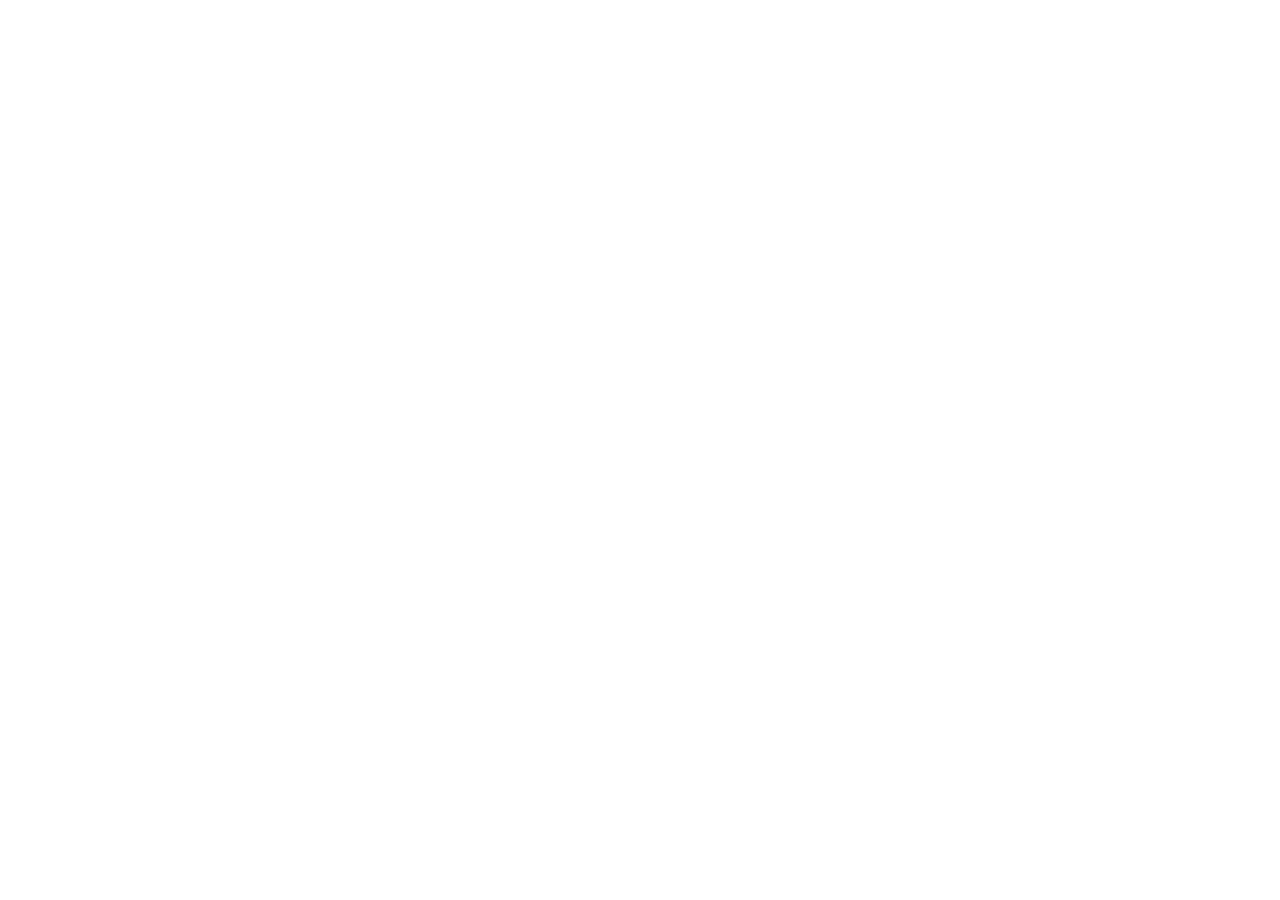
==== index.html @ a305fdbd "index.html" ====
<!DOCTYPE html>
<html lang="uz">
<head>
    <!-- Google tag (gtag.js) -->
    <script async src="https://www.googletagmanager.com/gtag/js?id=G-8K8CZBJ1YT"></script>
    <script>
      window.dataLayer = window.dataLayer || [];
      function gtag(){dataLayer.push(arguments);}
      gtag('js', new Date());
      gtag('config', 'G-8K8CZBJ1YT');
    </script>

    <meta charset="UTF-8">
    <meta name="viewport" content="width=device-width, initial-scale=1.0">
    <meta name="description" content="Topdik.uz — O‘zbekistonning eng qulay uy bozori. Kvartiralar, xonadonlar, ijara uylar, sotiladigan hovlilar va arzon narxdagi takliflarni shu yerda toping.">
    <meta name="keywords" content="topdik, topdik uz, uylar sotiladi, kvartira ijara, kvartira sotiladi, uy bozori, Toshkent uylar, arzon uylar, xonadon, ijara uylar, sotiladigan kvartiralar">

    <title>Topdik.uz — Uy bozori | Kvartira va uylar sotiladi • Ijara • Arzon narxlar</title>

    <script>
  if (location.protocol !== 'https:') {
    location.replace('https://' + location.hostname + location.pathname + location.search);
  }
</script>

    
    
    <style>
        
        * {
            margin: 0;
            padding: 0;
            box-sizing: border-box;
        }

        body {
            font-family: -apple-system, BlinkMacSystemFont, 'Segoe UI', Roboto, 'Helvetica Neue', Arial, sans-serif;
            background: #F8F9FA;
            color: #2C3E50;
        }

        /* Navigation */
        .navbar {
            background: white;
            padding: 16px 0;
            box-shadow: 0 2px 8px rgba(0, 0, 0, 0.06);
            position: sticky;
            top: 0;
            z-index: 100;
        }

        .nav-container {
            max-width: 1280px;
            margin: 0 auto;
            padding: 0 24px;
            display: flex;
            align-items: center;
            gap: 32px;
        }

        .logo {
            font-size: 24px;
            font-weight: 700;
            color: #1E63C7;
            text-decoration: none;
            white-space: nowrap;
        }

        .search-bar {
            flex: 1;
            max-width: 600px;
            position: relative;
        }

        .search-bar input {
            width: 100%;
            padding: 12px 48px 12px 20px;
            border: 2px solid #E8EDF2;
            border-radius: 12px;
            font-size: 15px;
            transition: all 0.2s;
        }

        .search-bar input:focus {
            outline: none;
            border-color: #1E63C7;
        }

        .search-icon {
            position: absolute;
            right: 16px;
            top: 50%;
            transform: translateY(-50%);
            color: #1E63C7;
        }

        .nav-actions {
            display: flex;
            align-items: center;
            gap: 20px;
        }

        .lang-switch {
            display: flex;
            gap: 4px;
            background: #F0F4F8;
            padding: 6px;
            border-radius: 10px;
        }

        .lang-btn {
            padding: 6px 12px;
            border: none;
            background: transparent;
            border-radius: 8px;
            cursor: pointer;
            font-size: 13px;
            font-weight: 500;
            color: #64748B;
            transition: all 0.2s;
        }

        .lang-btn.active {
            background: white;
            color: #1E63C7;
            box-shadow: 0 2px 4px rgba(0, 0, 0, 0.08);
        }

        .btn-login {
            padding: 10px 20px;
            border: 2px solid #1E63C7;
            background: white;
            color: #1E63C7;
            border-radius: 10px;
            font-weight: 600;
            cursor: pointer;
            transition: all 0.2s;
        }

        .btn-login:hover {
            background: #1E63C7;
            color: white;
        }

        .cart-icon {
            width: 20px;
            height: 20px;
            color: #64748B;
            cursor: pointer;
        }

        /* Hero Section */
        .hero {
            background: linear-gradient(135deg, #1E63C7 0%, #2C7FE8 100%);
            padding: 80px 24px;
            text-align: center;
            color: white;
        }

        .hero-content {
            max-width: 800px;
            margin: 0 auto;
        }

        .hero h1 {
            font-size: 48px;
            margin-bottom: 32px;
            font-weight: 700;
        }

        .hero-search {
            position: relative;
            max-width: 600px;
            margin: 0 auto;
        }

        .hero-search input {
            width: 100%;
            padding: 18px 60px 18px 24px;
            border: none;
            border-radius: 16px;
            font-size: 16px;
            box-shadow: 0 8px 24px rgba(0, 0, 0, 0.15);
        }

        .hero-search button {
            position: absolute;
            right: 8px;
            top: 50%;
            transform: translateY(-50%);
            padding: 12px 24px;
            background: #1E63C7;
            color: white;
            border: none;
            border-radius: 12px;
            font-weight: 600;
            cursor: pointer;
        }

        /* Container */
        .container {
            max-width: 1280px;
            margin: 0 auto;
            padding: 0 24px;
        }

        /* Categories Section */
        .section {
            padding: 60px 0;
        }

        .section-header {
            display: flex;
            justify-content: space-between;
            align-items: center;
            margin-bottom: 32px;
        }

        .section-title {
            font-size: 32px;
            font-weight: 700;
            color: #2C3E50;
        }

        .categories-grid {
            display: grid;
            grid-template-columns: repeat(auto-fit, minmax(180px, 1fr));
            gap: 20px;
        }

        .category-card {
            background: white;
            padding: 32px 24px;
            border-radius: 16px;
            text-align: center;
            cursor: pointer;
            transition: all 0.3s;
            box-shadow: 0 2px 8px rgba(0, 0, 0, 0.06);
        }

        .category-card:hover {
            transform: translateY(-4px);
            box-shadow: 0 8px 20px rgba(0, 0, 0, 0.12);
        }

        .category-icon {
            width: 64px;
            height: 64px;
            margin: 0 auto 16px;
            border-radius: 16px;
            display: flex;
            align-items: center;
            justify-content: center;
            font-size: 32px;
        }

        .cat-electronics { background: #FFF4E6; color: #FF8C00; }
        .cat-fashion { background: #FFE6E6; color: #E74C3C; }
        .cat-home { background: #E6F7E6; color: #27AE60; }
        .cat-beauty { background: #FFE6F0; color: #E91E63; }
        .cat-kids { background: #E6F2FF; color: #2196F3; }
        .cat-sports { background: #E0F7FA; color: #00BCD4; }

        .category-name {
            font-size: 16px;
            font-weight: 600;
            color: #2C3E50;
        }

        /* Daily Offers */
        .offers-grid {
            display: grid;
            grid-template-columns: repeat(auto-fill, minmax(240px, 1fr));
            gap: 20px;
        }

        .offer-card {
            background: white;
            border-radius: 16px;
            padding: 24px;
            text-align: center;
            cursor: pointer;
            transition: all 0.3s;
            box-shadow: 0 2px 8px rgba(0, 0, 0, 0.06);
        }

        .offer-card:hover {
            transform: translateY(-4px);
            box-shadow: 0 8px 20px rgba(0, 0, 0, 0.12);
        }

        .offer-icon {
            width: 80px;
            height: 80px;
            margin: 0 auto 16px;
            background: #F0F4F8;
            border-radius: 16px;
            display: flex;
            align-items: center;
            justify-content: center;
            font-size: 40px;
        }

        .offer-title {
            font-size: 16px;
            font-weight: 600;
            color: #2C3E50;
            margin-bottom: 8px;
        }

        .offer-price {
            font-size: 18px;
            font-weight: 700;
            color: #1E63C7;
        }

        /* Product Grid */
        .product-grid {
            display: grid;
            grid-template-columns: repeat(auto-fill, minmax(280px, 1fr));
            gap: 24px;
        }

        .product-card {
            background: white;
            border-radius: 16px;
            overflow: hidden;
            cursor: pointer;
            transition: all 0.3s;
            box-shadow: 0 2px 8px rgba(0, 0, 0, 0.06);
        }

        .product-card:hover {
            transform: translateY(-4px);
            box-shadow: 0 8px 20px rgba(0, 0, 0, 0.12);
        }

        .product-image {
            width: 100%;
            height: 220px;
            background: #F0F4F8;
            display: flex;
            align-items: center;
            justify-content: center;
            font-size: 48px;
        }

        .product-info {
            padding: 20px;
        }

        .product-title {
            font-size: 16px;
            font-weight: 600;
            color: #2C3E50;
            margin-bottom: 8px;
        }

        .product-price {
            font-size: 20px;
            font-weight: 700;
            color: #1E63C7;
            margin-bottom: 12px;
        }

        .product-meta {
            display: flex;
            gap: 12px;
            font-size: 13px;
            color: #64748B;
        }

        /* Filters Sidebar */
        .listing-layout {
            display: grid;
            grid-template-columns: 280px 1fr;
            gap: 32px;
            margin-top: 32px;
        }

        .filters {
            background: white;
            border-radius: 16px;
            padding: 24px;
            box-shadow: 0 2px 8px rgba(0, 0, 0, 0.06);
            height: fit-content;
            position: sticky;
            top: 100px;
        }

        .filter-group {
            margin-bottom: 24px;
        }

        .filter-title {
            font-size: 16px;
            font-weight: 600;
            color: #2C3E50;
            margin-bottom: 12px;
        }

        .filter-options label {
            display: block;
            padding: 8px 0;
            cursor: pointer;
            color: #64748B;
            font-size: 14px;
        }

        .filter-options input[type="checkbox"] {
            margin-right: 8px;
        }

        .price-range {
            display: flex;
            gap: 12px;
            align-items: center;
        }

        .price-input {
            flex: 1;
            padding: 10px;
            border: 2px solid #E8EDF2;
            border-radius: 10px;
            font-size: 14px;
        }

        /* Buttons */
        .btn-primary {
            padding: 14px 32px;
            background: #1E63C7;
            color: white;
            border: none;
            border-radius: 12px;
            font-weight: 600;
            font-size: 16px;
            cursor: pointer;
            transition: all 0.2s;
        }

        .btn-primary:hover {
            background: #1552AB;
        }

        .btn-secondary {
            padding: 14px 32px;
            background: white;
            color: #1E63C7;
            border: 2px solid #1E63C7;
            border-radius: 12px;
            font-weight: 600;
            font-size: 16px;
            cursor: pointer;
            transition: all 0.2s;
        }

        /* Modal */
        .modal {
            display: none;
            position: fixed;
            top: 0;
            left: 0;
            width: 100%;
            height: 100%;
            background: rgba(0, 0, 0, 0.5);
            z-index: 1000;
            align-items: center;
            justify-content: center;
        }

        .modal.active {
            display: flex;
        }

        .modal-content {
            background: white;
            border-radius: 20px;
            padding: 40px;
            max-width: 480px;
            width: 90%;
            max-height: 90vh;
            overflow-y: auto;
        }

        .modal-header {
            font-size: 24px;
            font-weight: 700;
            margin-bottom: 24px;
            color: #2C3E50;
        }

        .form-group {
            margin-bottom: 20px;
        }

        .form-label {
            display: block;
            font-size: 14px;
            font-weight: 600;
            color: #2C3E50;
            margin-bottom: 8px;
        }

        .form-input {
            width: 100%;
            padding: 12px 16px;
            border: 2px solid #E8EDF2;
            border-radius: 10px;
            font-size: 15px;
            transition: all 0.2s;
        }

        .form-input:focus {
            outline: none;
            border-color: #1E63C7;
        }

        textarea.form-input {
            min-height: 120px;
            resize: vertical;
        }

        /* Footer */
        .footer {
            background: #2C3E50;
            color: white;
            padding: 60px 0 24px;
            margin-top: 80px;
        }

        .footer-content {
            display: grid;
            grid-template-columns: repeat(auto-fit, minmax(200px, 1fr));
            gap: 40px;
            margin-bottom: 40px;
        }

        .footer-section h3 {
            font-size: 18px;
            margin-bottom: 16px;
        }

        .footer-section a {
            display: block;
            color: #B0BEC5;
            text-decoration: none;
            margin-bottom: 8px;
            font-size: 14px;
        }

        .footer-bottom {
            text-align: center;
            padding-top: 24px;
            border-top: 1px solid #455A64;
            color: #B0BEC5;
            font-size: 14px;
        }

        /* Post Ad Button */
        .post-ad-btn {
            position: fixed;
            bottom: 32px;
            right: 32px;
            padding: 16px 32px;
            background: #27AE60;
            color: white;
            border: none;
            border-radius: 50px;
            font-weight: 700;
            font-size: 16px;
            cursor: pointer;
            box-shadow: 0 8px 24px rgba(39, 174, 96, 0.4);
            transition: all 0.2s;
            z-index: 99;
        }

        .post-ad-btn:hover {
            transform: scale(1.05);
            box-shadow: 0 12px 32px rgba(39, 174, 96, 0.5);
        }

        .upload-box {
            border: 2px dashed #E8EDF2;
            border-radius: 12px;
            padding: 40px;
            text-align: center;
            cursor: pointer;
            transition: all 0.2s;
        }

        .upload-box:hover {
            border-color: #1E63C7;
            background: #F8FBFF;
        }

        .view-toggle {
            display: flex;
            gap: 8px;
        }

        .view-btn {
            padding: 8px 12px;
            border: 2px solid #E8EDF2;
            background: white;
            border-radius: 8px;
            cursor: pointer;
            color: #64748B;
        }

        .view-btn.active {
            border-color: #1E63C7;
            color: #1E63C7;
        }
    </style>
</head>
<body>
    <!-- Navigation -->
    <nav class="navbar">
        <div class="nav-container">
            <a href="#" class="logo">TOPDIK.UZ</a>
            <div class="search-bar">
                <input type="text" placeholder="Nimani izlayapsiz?">
                <svg class="search-icon" width="20" height="20" viewBox="0 0 24 24" fill="none" stroke="currentColor" stroke-width="2">
                    <circle cx="11" cy="11" r="8"/>
                    <path d="m21 21-4.35-4.35"/>
                </svg>
            </div>
            <div class="nav-actions">
                <div class="lang-switch">
                    <button class="lang-btn active">UZ</button>
                    <button class="lang-btn">RU</button>
                </div>
                <button class="btn-login" onclick="openModal('loginModal')">Kirish</button>
                <svg class="cart-icon" viewBox="0 0 24 24" fill="none" stroke="currentColor" stroke-width="2">
                    <circle cx="9" cy="21" r="1"/>
                    <circle cx="20" cy="21" r="1"/>
                    <path d="M1 1h4l2.68 13.39a2 2 0 0 0 2 1.61h9.72a2 2 0 0 0 2-1.61L23 6H6"/>
                </svg>
            </div>
        </div>
    </nav>

    <!-- Hero Section -->
    <section class="hero">
        <div class="hero-content">
            <h1>Eng yaxshi takliflarni toping</h1>
            <div class="hero-search">
                <input type="text" placeholder="Mahsulotlar, xizmatlar, transport...">
                <button>Qidirish</button>
            </div>
        </div>
    </section>

    <!-- Categories Section -->
    <section class="section">
        <div class="container">
            <div class="section-header">
                <h2 class="section-title">Kategoriyalar</h2>
            </div>
            <div class="categories-grid">
                <div class="category-card">
                    <div class="category-icon cat-electronics">💻</div>
                    <div class="category-name">Elektronika</div>
                </div>
                <div class="category-card">
                    <div class="category-icon cat-fashion">👕</div>
                    <div class="category-name">Kiyim-kechak</div>
                </div>
                <div class="category-card">
                    <div class="category-icon cat-home">🏠</div>
                    <div class="category-name">Uy va bog'</div>
                </div>
                <div class="category-card">
                    <div class="category-icon cat-beauty">💄</div>
                    <div class="category-name">Sog'liq va go'zallik</div>
                </div>
                <div class="category-card">
                    <div class="category-icon cat-kids">🧸</div>
                    <div class="category-name">Bola va bolalar</div>
                </div>
                <div class="category-card">
                    <div class="category-icon cat-sports">⚽</div>
                    <div class="category-name">Sport va dam olish</div>
                </div>
            </div>
        </div>
    </section>

    <!-- Daily Offers -->
    <section class="section" style="background: white;">
        <div class="container">
            <div class="section-header">
                <h2 class="section-title">Kunlik takliflar</h2>
                <div class="view-toggle">
                    <button class="view-btn active">
                        <svg width="20" height="20" viewBox="0 0 24 24" fill="none" stroke="currentColor" stroke-width="2">
                            <rect x="3" y="3" width="7" height="7"/>
                            <rect x="14" y="3" width="7" height="7"/>
                            <rect x="14" y="14" width="7" height="7"/>
                            <rect x="3" y="14" width="7" height="7"/>
                        </svg>
                    </button>
                    <button class="view-btn">
                        <svg width="20" height="20" viewBox="0 0 24 24" fill="none" stroke="currentColor" stroke-width="2">
                            <line x1="8" y1="6" x2="21" y2="6"/>
                            <line x1="8" y1="12" x2="21" y2="12"/>
                            <line x1="8" y1="18" x2="21" y2="18"/>
                            <line x1="3" y1="6" x2="3.01" y2="6"/>
                            <line x1="3" y1="12" x2="3.01" y2="12"/>
                            <line x1="3" y1="18" x2="3.01" y2="18"/>
                        </svg>
                    </button>
                </div>
            </div>
            <div class="offers-grid">
                <div class="offer-card">
                    <div class="offer-icon">💻</div>
                    <div class="offer-title">Laptop HP</div>
                    <div class="offer-price">4 500 000 so'm</div>
                </div>
                <div class="offer-card">
                    <div class="offer-icon">👟</div>
                    <div class="offer-title">Krossovka Nike</div>
                    <div class="offer-price">850 000 so'm</div>
                </div>
                <div class="offer-card">
                    <div class="offer-icon">📱</div>
                    <div class="offer-title">iPhone 15 Pro</div>
                    <div class="offer-price">12 000 000 so'm</div>
                </div>
                <div class="offer-card">
                    <div class="offer-icon">🎧</div>
                    <div class="offer-title">AirPods Pro</div>
                    <div class="offer-price">1 200 000 so'm</div>
                </div>
            </div>
        </div>
    </section>

    <!-- Product Listing -->
    <section class="section">
        <div class="container">
            <h2 class="section-title">Barcha e'lonlar</h2>
            <div class="listing-layout">
                <aside class="filters">
                    <div class="filter-group">
                        <div class="filter-title">Kategoriya</div>
                        <div class="filter-options">
                            <label><input type="checkbox"> Elektronika</label>
                            <label><input type="checkbox"> Kiyim-kechak</label>
                            <label><input type="checkbox"> Uy va bog'</label>
                            <label><input type="checkbox"> Transport</label>
                        </div>
                    </div>
                    <div class="filter-group">
                        <div class="filter-title">Narx oralig'i</div>
                        <div class="price-range">
                            <input type="number" class="price-input" placeholder="dan">
                            <span>-</span>
                            <input type="number" class="price-input" placeholder="gacha">
                        </div>
                    </div>
                    <div class="filter-group">
                        <div class="filter-title">Holati</div>
                        <div class="filter-options">
                            <label><input type="checkbox"> Yangi</label>
                            <label><input type="checkbox"> Ishlatilgan</label>
                        </div>
                    </div>
                    <div class="filter-group">
                        <div class="filter-title">Joylashuv</div>
                        <div class="filter-options">
                            <label><input type="checkbox"> Toshkent</label>
                            <label><input type="checkbox"> Samarqand</label>
                            <label><input type="checkbox"> Buxoro</label>
                        </div>
                    </div>
                    <button class="btn-primary" style="width: 100%;">Filtrlash</button>
                </aside>

                <div class="product-grid">
                    <div class="product-card">
                        <div class="product-image">💻</div>
                        <div class="product-info">
                            <div class="product-title">MacBook Pro 16" 2023</div>
                            <div class="product-price">18 500 000 so'm</div>
                            <div class="product-meta">
                                <span>📍 Toshkent</span>
                                <span>🕒 2 soat oldin</span>
                            </div>
                        </div>
                    </div>
                    <div class="product-card">
                        <div class="product-image">🚗</div>
                        <div class="product-info">
                            <div class="product-title">Chevrolet Lacetti 2018</div>
                            <div class="product-price">75 000 000 so'm</div>
                            <div class="product-meta">
                                <span>📍 Samarqand</span>
                                <span>🕒 5 soat oldin</span>
                            </div>
                        </div>
                    </div>
                    <div class="product-card">
                        <div class="product-image">📱</div>
                        <div class="product-info">
                            <div class="product-title">Samsung Galaxy S24 Ultra</div>
                            <div class="product-price">14 200 000 so'm</div>
                            <div class="product-meta">
                                <span>📍 Toshkent</span>
                                <span>🕒 1 kun oldin</span>
                            </div>
                        </div>
                    </div>
                    <div class="product-card">
                        <div class="product-image">🏠</div>
                        <div class="product-info">
                            <div class="product-title">Uy sotiladi, 3 xona</div>
                            <div class="product-price">2 500 000 000 so'm</div>
                            <div class="product-meta">
                                <span>📍 Andijon</span>
                                <span>🕒 2 kun oldin</span>
                            </div>
                        </div>
                    </div>
                    <div class="product-card">
                        <div class="product-image">⌚</div>
                        <div class="product-info">
                            <div class="product-title">Apple Watch Series 9</div>
                            <div class="product-price">5 500 000 so'm</div>
                            <div class="product-meta">
                                <span>📍 Toshkent</span>
                                <span>🕒 3 soat oldin</span>
                            </div>
                        </div>
                    </div>
                    <div class="product-card">
                        <div class="product-image">🎮</div>
                        <div class="product-info">
                            <div class="product-title">PlayStation 5 + 3 o'yin</div>
                            <div class="product-price">6 800 000 so'm</div>
                            <div class="product-meta">
                                <span>📍 Toshkent</span>
                                <span>🕒 1 soat oldin</span>
                            </div>
                        </div>
                    </div>
                </div>
            </div>
        </div>
    </section>

    <!-- Footer -->
    <footer class="footer">
        <div class="container">
            <div class="footer-content">
                <div class="footer-section">
                    <h3>Topdik.uz</h3>
                    <a href="#">Biz haqimizda</a>
                    <a href="#">Aloqa</a>
                    <a href="#">Yordam</a>
                </div>
                <div class="footer-section">
                    <h3>Foydalanuvchilar uchun</h3>
                    <a href="#">E'lon joylash</a>
                    <a href="#">Qoidalar</a>
                    <a href="#">Xavfsizlik</a>
                </div>
                <div class="footer-section">
                    <h3>Kategoriyalar</h3>
                    <a href="#">Elektronika</a>
                    <a href="#">Transport</a>
                    <a href="#">Ko'chmas mulk</a>
                </div>
                <div class="footer-section">
                    <h3>Ijtimoiy tarmoqlar</h3>
                    <a href="#">Telegram</a>
                    <a href="#">Instagram</a>
                    <a href="#">Facebook</a>
                </div>
            </div>
            <div class="footer-bottom">
                © 2024 Topdik.uz - Barcha huquqlar himoyalangan
            </div>
        </div>
    </footer>

    <!-- Post Ad Button -->
    <button class="post-ad-btn" onclick="openModal('postAdModal')">+ E'lon joylashtirish</button>

    <!-- Login Modal
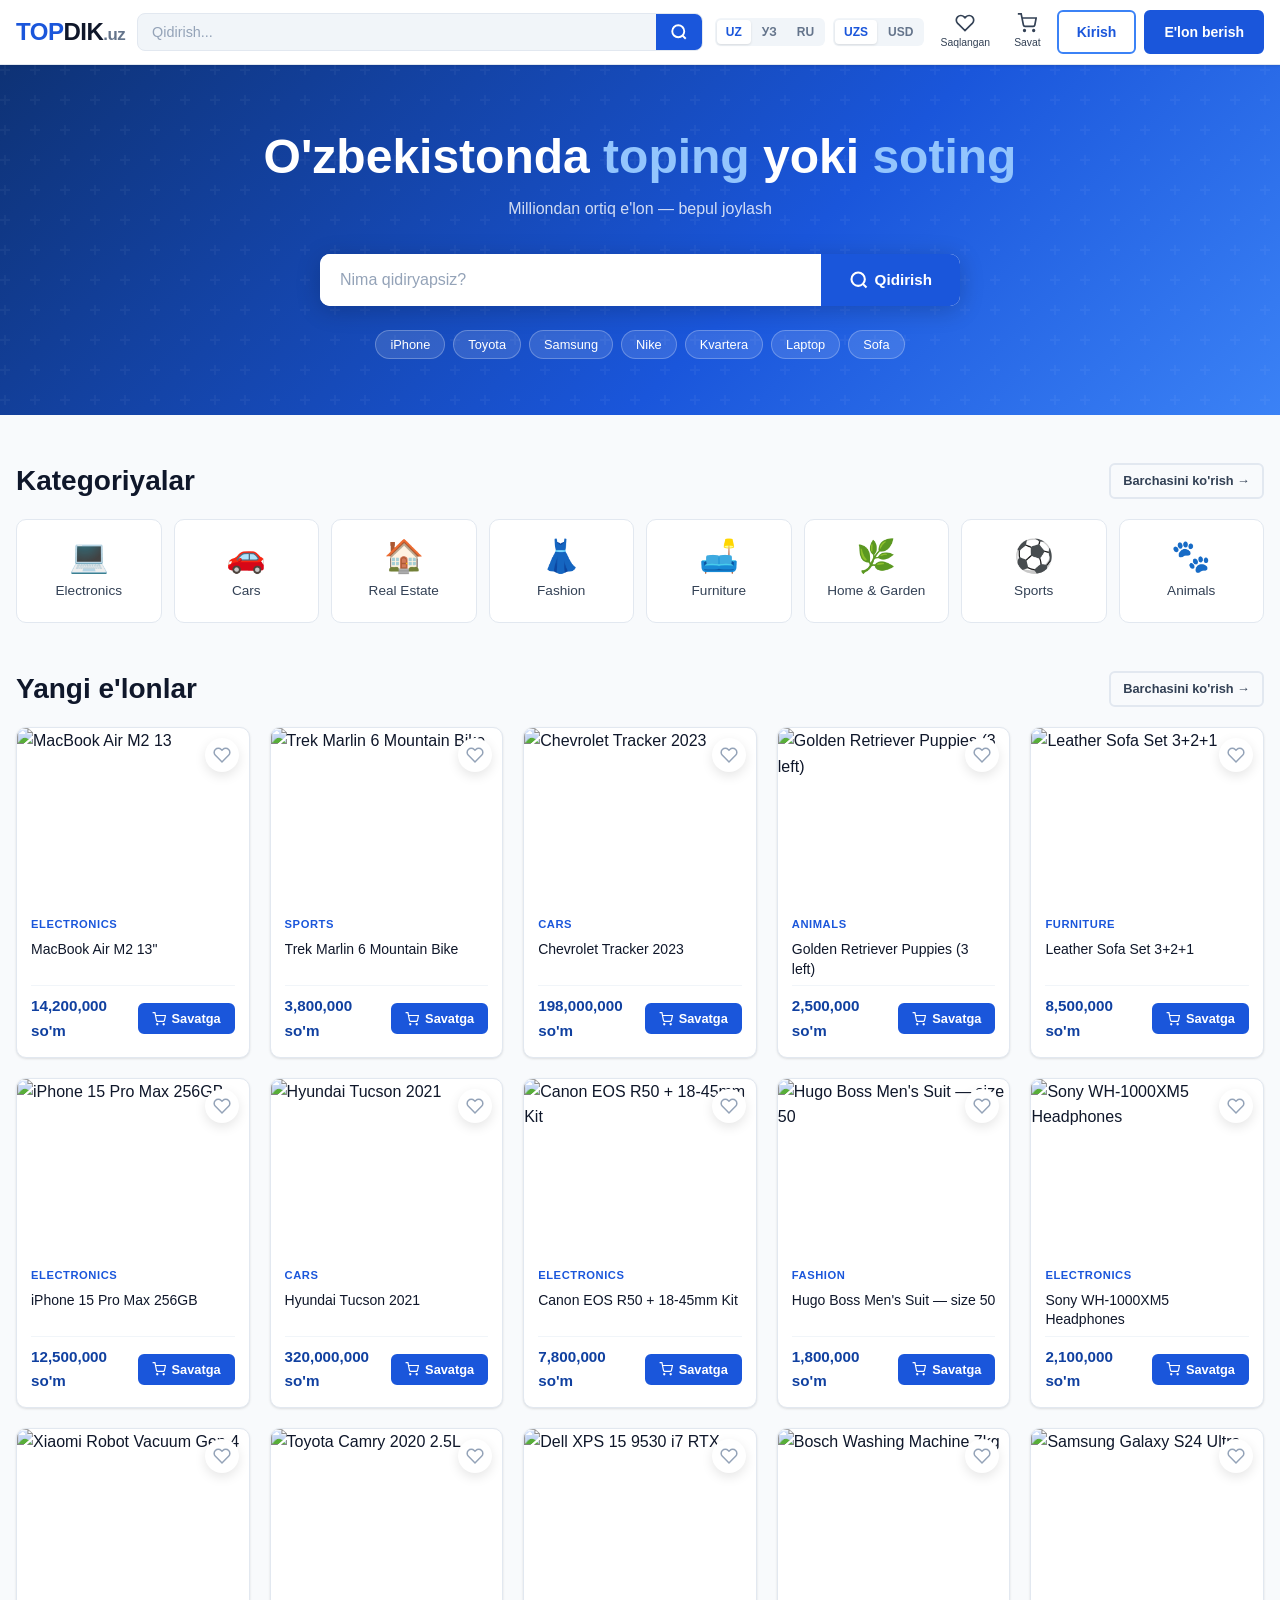
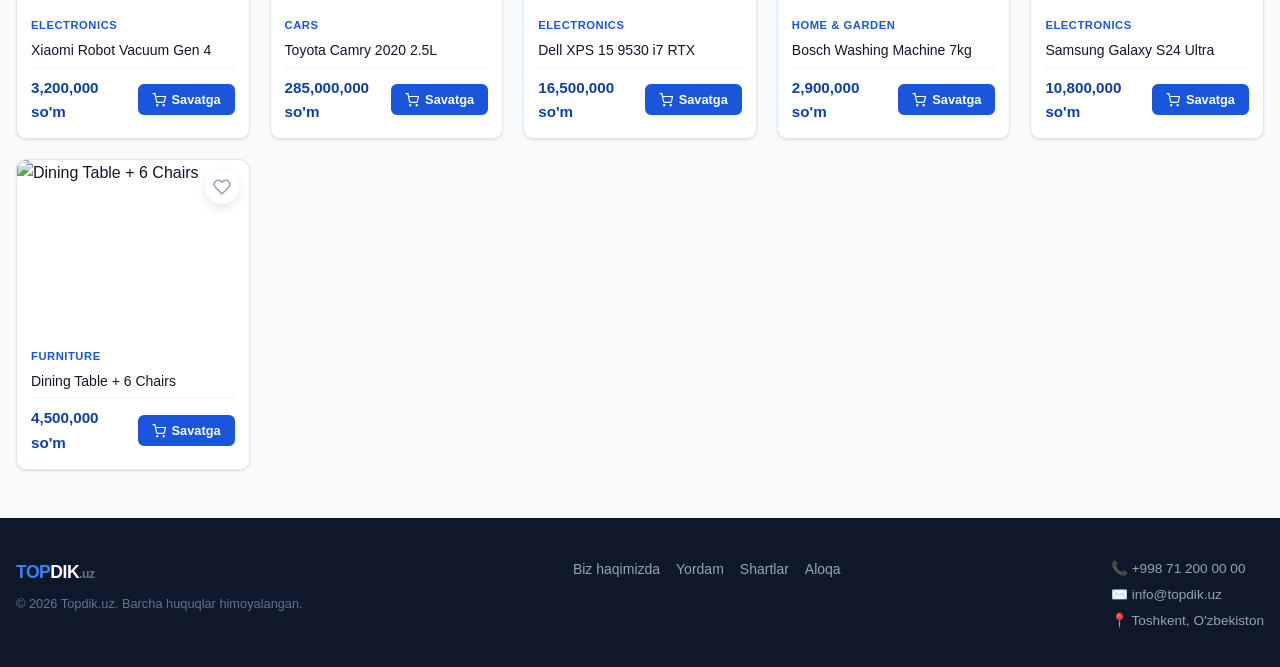
==== commit 4ce2bb99: "Add files via upload" ====
--- a/index.html
+++ b/index.html
@@ -1,891 +1,121 @@
 <!DOCTYPE html>
+<!-- index.html — Topdik.uz Homepage: search, categories, product listings -->
 <html lang="uz">
 <head>
-    <!-- Google tag (gtag.js) -->
-    <script async src="https://www.googletagmanager.com/gtag/js?id=G-8K8CZBJ1YT"></script>
-    <script>
-      window.dataLayer = window.dataLayer || [];
-      function gtag(){dataLayer.push(arguments);}
-      gtag('js', new Date());
-      gtag('config', 'G-8K8CZBJ1YT');
-    </script>
+  <meta charset="UTF-8">
+  <meta name="viewport" content="width=device-width, initial-scale=1.0">
+  <meta name="description" content="Topdik.uz — O'zbekistondagi eng yaxshi e'lonlar sayti">
+  <title>Topdik.uz — E'lonlar sayti</title>
+  <link rel="stylesheet" href="shared.css">
+  <link rel="stylesheet" href="index.css">
+</head>
+<body data-page="home">
+  <div id="header-container"></div>
 
-    <meta charset="UTF-8">
-    <meta name="viewport" content="width=device-width, initial-scale=1.0">
-    <meta name="description" content="Topdik.uz — O‘zbekistonning eng qulay uy bozori. Kvartiralar, xonadonlar, ijara uylar, sotiladigan hovlilar va arzon narxdagi takliflarni shu yerda toping.">
-    <meta name="keywords" content="topdik, topdik uz, uylar sotiladi, kvartira ijara, kvartira sotiladi, uy bozori, Toshkent uylar, arzon uylar, xonadon, ijara uylar, sotiladigan kvartiralar">
-
-    <title>Topdik.uz — Uy bozori | Kvartira va uylar sotiladi • Ijara • Arzon narxlar</title>
-
-    <script>
-  if (location.protocol !== 'https:') {
-    location.replace('https://' + location.hostname + location.pathname + location.search);
-  }
-</script>
-
-    
-    
-    <style>
-        
-        * {
-            margin: 0;
-            padding: 0;
-            box-sizing: border-box;
-        }
-
-        body {
-            font-family: -apple-system, BlinkMacSystemFont, 'Segoe UI', Roboto, 'Helvetica Neue', Arial, sans-serif;
-            background: #F8F9FA;
-            color: #2C3E50;
-        }
-
-        /* Navigation */
-        .navbar {
-            background: white;
-            padding: 16px 0;
-            box-shadow: 0 2px 8px rgba(0, 0, 0, 0.06);
-            position: sticky;
-            top: 0;
-            z-index: 100;
-        }
-
-        .nav-container {
-            max-width: 1280px;
-            margin: 0 auto;
-            padding: 0 24px;
-            display: flex;
-            align-items: center;
-            gap: 32px;
-        }
-
-        .logo {
-            font-size: 24px;
-            font-weight: 700;
-            color: #1E63C7;
-            text-decoration: none;
-            white-space: nowrap;
-        }
-
-        .search-bar {
-            flex: 1;
-            max-width: 600px;
-            position: relative;
-        }
-
-        .search-bar input {
-            width: 100%;
-            padding: 12px 48px 12px 20px;
-            border: 2px solid #E8EDF2;
-            border-radius: 12px;
-            font-size: 15px;
-            transition: all 0.2s;
-        }
-
-        .search-bar input:focus {
-            outline: none;
-            border-color: #1E63C7;
-        }
-
-        .search-icon {
-            position: absolute;
-            right: 16px;
-            top: 50%;
-            transform: translateY(-50%);
-            color: #1E63C7;
-        }
-
-        .nav-actions {
-            display: flex;
-            align-items: center;
-            gap: 20px;
-        }
-
-        .lang-switch {
-            display: flex;
-            gap: 4px;
-            background: #F0F4F8;
-            padding: 6px;
-            border-radius: 10px;
-        }
-
-        .lang-btn {
-            padding: 6px 12px;
-            border: none;
-            background: transparent;
-            border-radius: 8px;
-            cursor: pointer;
-            font-size: 13px;
-            font-weight: 500;
-            color: #64748B;
-            transition: all 0.2s;
-        }
-
-        .lang-btn.active {
-            background: white;
-            color: #1E63C7;
-            box-shadow: 0 2px 4px rgba(0, 0, 0, 0.08);
-        }
-
-        .btn-login {
-            padding: 10px 20px;
-            border: 2px solid #1E63C7;
-            background: white;
-            color: #1E63C7;
-            border-radius: 10px;
-            font-weight: 600;
-            cursor: pointer;
-            transition: all 0.2s;
-        }
-
-        .btn-login:hover {
-            background: #1E63C7;
-            color: white;
-        }
-
-        .cart-icon {
-            width: 20px;
-            height: 20px;
-            color: #64748B;
-            cursor: pointer;
-        }
-
-        /* Hero Section */
-        .hero {
-            background: linear-gradient(135deg, #1E63C7 0%, #2C7FE8 100%);
-            padding: 80px 24px;
-            text-align: center;
-            color: white;
-        }
-
-        .hero-content {
-            max-width: 800px;
-            margin: 0 auto;
-        }
-
-        .hero h1 {
-            font-size: 48px;
-            margin-bottom: 32px;
-            font-weight: 700;
-        }
-
-        .hero-search {
-            position: relative;
-            max-width: 600px;
-            margin: 0 auto;
-        }
-
-        .hero-search input {
-            width: 100%;
-            padding: 18px 60px 18px 24px;
-            border: none;
-            border-radius: 16px;
-            font-size: 16px;
-            box-shadow: 0 8px 24px rgba(0, 0, 0, 0.15);
-        }
-
-        .hero-search button {
-            position: absolute;
-            right: 8px;
-            top: 50%;
-            transform: translateY(-50%);
-            padding: 12px 24px;
-            background: #1E63C7;
-            color: white;
-            border: none;
-            border-radius: 12px;
-            font-weight: 600;
-            cursor: pointer;
-        }
-
-        /* Container */
-        .container {
-            max-width: 1280px;
-            margin: 0 auto;
-            padding: 0 24px;
-        }
-
-        /* Categories Section */
-        .section {
-            padding: 60px 0;
-        }
-
-        .section-header {
-            display: flex;
-            justify-content: space-between;
-            align-items: center;
-            margin-bottom: 32px;
-        }
-
-        .section-title {
-            font-size: 32px;
-            font-weight: 700;
-            color: #2C3E50;
-        }
-
-        .categories-grid {
-            display: grid;
-            grid-template-columns: repeat(auto-fit, minmax(180px, 1fr));
-            gap: 20px;
-        }
-
-        .category-card {
-            background: white;
-            padding: 32px 24px;
-            border-radius: 16px;
-            text-align: center;
-            cursor: pointer;
-            transition: all 0.3s;
-            box-shadow: 0 2px 8px rgba(0, 0, 0, 0.06);
-        }
-
-        .category-card:hover {
-            transform: translateY(-4px);
-            box-shadow: 0 8px 20px rgba(0, 0, 0, 0.12);
-        }
-
-        .category-icon {
-            width: 64px;
-            height: 64px;
-            margin: 0 auto 16px;
-            border-radius: 16px;
-            display: flex;
-            align-items: center;
-            justify-content: center;
-            font-size: 32px;
-        }
-
-        .cat-electronics { background: #FFF4E6; color: #FF8C00; }
-        .cat-fashion { background: #FFE6E6; color: #E74C3C; }
-        .cat-home { background: #E6F7E6; color: #27AE60; }
-        .cat-beauty { background: #FFE6F0; color: #E91E63; }
-        .cat-kids { background: #E6F2FF; color: #2196F3; }
-        .cat-sports { background: #E0F7FA; color: #00BCD4; }
-
-        .category-name {
-            font-size: 16px;
-            font-weight: 600;
-            color: #2C3E50;
-        }
-
-        /* Daily Offers */
-        .offers-grid {
-            display: grid;
-            grid-template-columns: repeat(auto-fill, minmax(240px, 1fr));
-            gap: 20px;
-        }
-
-        .offer-card {
-            background: white;
-            border-radius: 16px;
-            padding: 24px;
-            text-align: center;
-            cursor: pointer;
-            transition: all 0.3s;
-            box-shadow: 0 2px 8px rgba(0, 0, 0, 0.06);
-        }
-
-        .offer-card:hover {
-            transform: translateY(-4px);
-            box-shadow: 0 8px 20px rgba(0, 0, 0, 0.12);
-        }
-
-        .offer-icon {
-            width: 80px;
-            height: 80px;
-            margin: 0 auto 16px;
-            background: #F0F4F8;
-            border-radius: 16px;
-            display: flex;
-            align-items: center;
-            justify-content: center;
-            font-size: 40px;
-        }
-
-        .offer-title {
-            font-size: 16px;
-            font-weight: 600;
-            color: #2C3E50;
-            margin-bottom: 8px;
-        }
-
-        .offer-price {
-            font-size: 18px;
-            font-weight: 700;
-            color: #1E63C7;
-        }
-
-        /* Product Grid */
-        .product-grid {
-            display: grid;
-            grid-template-columns: repeat(auto-fill, minmax(280px, 1fr));
-            gap: 24px;
-        }
-
-        .product-card {
-            background: white;
-            border-radius: 16px;
-            overflow: hidden;
-            cursor: pointer;
-            transition: all 0.3s;
-            box-shadow: 0 2px 8px rgba(0, 0, 0, 0.06);
-        }
-
-        .product-card:hover {
-            transform: translateY(-4px);
-            box-shadow: 0 8px 20px rgba(0, 0, 0, 0.12);
-        }
-
-        .product-image {
-            width: 100%;
-            height: 220px;
-            background: #F0F4F8;
-            display: flex;
-            align-items: center;
-            justify-content: center;
-            font-size: 48px;
-        }
-
-        .product-info {
-            padding: 20px;
-        }
-
-        .product-title {
-            font-size: 16px;
-            font-weight: 600;
-            color: #2C3E50;
-            margin-bottom: 8px;
-        }
-
-        .product-price {
-            font-size: 20px;
-            font-weight: 700;
-            color: #1E63C7;
-            margin-bottom: 12px;
-        }
-
-        .product-meta {
-            display: flex;
-            gap: 12px;
-            font-size: 13px;
-            color: #64748B;
-        }
-
-        /* Filters Sidebar */
-        .listing-layout {
-            display: grid;
-            grid-template-columns: 280px 1fr;
-            gap: 32px;
-            margin-top: 32px;
-        }
-
-        .filters {
-            background: white;
-            border-radius: 16px;
-            padding: 24px;
-            box-shadow: 0 2px 8px rgba(0, 0, 0, 0.06);
-            height: fit-content;
-            position: sticky;
-            top: 100px;
-        }
-
-        .filter-group {
-            margin-bottom: 24px;
-        }
-
-        .filter-title {
-            font-size: 16px;
-            font-weight: 600;
-            color: #2C3E50;
-            margin-bottom: 12px;
-        }
-
-        .filter-options label {
-            display: block;
-            padding: 8px 0;
-            cursor: pointer;
-            color: #64748B;
-            font-size: 14px;
-        }
-
-        .filter-options input[type="checkbox"] {
-            margin-right: 8px;
-        }
-
-        .price-range {
-            display: flex;
-            gap: 12px;
-            align-items: center;
-        }
-
-        .price-input {
-            flex: 1;
-            padding: 10px;
-            border: 2px solid #E8EDF2;
-            border-radius: 10px;
-            font-size: 14px;
-        }
-
-        /* Buttons */
-        .btn-primary {
-            padding: 14px 32px;
-            background: #1E63C7;
-            color: white;
-            border: none;
-            border-radius: 12px;
-            font-weight: 600;
-            font-size: 16px;
-            cursor: pointer;
-            transition: all 0.2s;
-        }
-
-        .btn-primary:hover {
-            background: #1552AB;
-        }
-
-        .btn-secondary {
-            padding: 14px 32px;
-            background: white;
-            color: #1E63C7;
-            border: 2px solid #1E63C7;
-            border-radius: 12px;
-            font-weight: 600;
-            font-size: 16px;
-            cursor: pointer;
-            transition: all 0.2s;
-        }
-
-        /* Modal */
-        .modal {
-            display: none;
-            position: fixed;
-            top: 0;
-            left: 0;
-            width: 100%;
-            height: 100%;
-            background: rgba(0, 0, 0, 0.5);
-            z-index: 1000;
-            align-items: center;
-            justify-content: center;
-        }
-
-        .modal.active {
-            display: flex;
-        }
-
-        .modal-content {
-            background: white;
-            border-radius: 20px;
-            padding: 40px;
-            max-width: 480px;
-            width: 90%;
-            max-height: 90vh;
-            overflow-y: auto;
-        }
-
-        .modal-header {
-            font-size: 24px;
-            font-weight: 700;
-            margin-bottom: 24px;
-            color: #2C3E50;
-        }
-
-        .form-group {
-            margin-bottom: 20px;
-        }
-
-        .form-label {
-            display: block;
-            font-size: 14px;
-            font-weight: 600;
-            color: #2C3E50;
-            margin-bottom: 8px;
-        }
-
-        .form-input {
-            width: 100%;
-            padding: 12px 16px;
-            border: 2px solid #E8EDF2;
-            border-radius: 10px;
-            font-size: 15px;
-            transition: all 0.2s;
-        }
-
-        .form-input:focus {
-            outline: none;
-            border-color: #1E63C7;
-        }
-
-        textarea.form-input {
-            min-height: 120px;
-            resize: vertical;
-        }
-
-        /* Footer */
-        .footer {
-            background: #2C3E50;
-            color: white;
-            padding: 60px 0 24px;
-            margin-top: 80px;
-        }
-
-        .footer-content {
-            display: grid;
-            grid-template-columns: repeat(auto-fit, minmax(200px, 1fr));
-            gap: 40px;
-            margin-bottom: 40px;
-        }
-
-        .footer-section h3 {
-            font-size: 18px;
-            margin-bottom: 16px;
-        }
-
-        .footer-section a {
-            display: block;
-            color: #B0BEC5;
-            text-decoration: none;
-            margin-bottom: 8px;
-            font-size: 14px;
-        }
-
-        .footer-bottom {
-            text-align: center;
-            padding-top: 24px;
-            border-top: 1px solid #455A64;
-            color: #B0BEC5;
-            font-size: 14px;
-        }
-
-        /* Post Ad Button */
-        .post-ad-btn {
-            position: fixed;
-            bottom: 32px;
-            right: 32px;
-            padding: 16px 32px;
-            background: #27AE60;
-            color: white;
-            border: none;
-            border-radius: 50px;
-            font-weight: 700;
-            font-size: 16px;
-            cursor: pointer;
-            box-shadow: 0 8px 24px rgba(39, 174, 96, 0.4);
-            transition: all 0.2s;
-            z-index: 99;
-        }
-
-        .post-ad-btn:hover {
-            transform: scale(1.05);
-            box-shadow: 0 12px 32px rgba(39, 174, 96, 0.5);
-        }
-
-        .upload-box {
-            border: 2px dashed #E8EDF2;
-            border-radius: 12px;
-            padding: 40px;
-            text-align: center;
-            cursor: pointer;
-            transition: all 0.2s;
-        }
-
-        .upload-box:hover {
-            border-color: #1E63C7;
-            background: #F8FBFF;
-        }
-
-        .view-toggle {
-            display: flex;
-            gap: 8px;
-        }
-
-        .view-btn {
-            padding: 8px 12px;
-            border: 2px solid #E8EDF2;
-            background: white;
-            border-radius: 8px;
-            cursor: pointer;
-            color: #64748B;
-        }
-
-        .view-btn.active {
-            border-color: #1E63C7;
-            color: #1E63C7;
-        }
-    </style>
-</head>
-<body>
-    <!-- Navigation -->
-    <nav class="navbar">
-        <div class="nav-container">
-            <a href="#" class="logo">TOPDIK.UZ</a>
-            <div class="search-bar">
-                <input type="text" placeholder="Nimani izlayapsiz?">
-                <svg class="search-icon" width="20" height="20" viewBox="0 0 24 24" fill="none" stroke="currentColor" stroke-width="2">
-                    <circle cx="11" cy="11" r="8"/>
-                    <path d="m21 21-4.35-4.35"/>
-                </svg>
-            </div>
-            <div class="nav-actions">
-                <div class="lang-switch">
-                    <button class="lang-btn active">UZ</button>
-                    <button class="lang-btn">RU</button>
-                </div>
-                <button class="btn-login" onclick="openModal('loginModal')">Kirish</button>
-                <svg class="cart-icon" viewBox="0 0 24 24" fill="none" stroke="currentColor" stroke-width="2">
-                    <circle cx="9" cy="21" r="1"/>
-                    <circle cx="20" cy="21" r="1"/>
-                    <path d="M1 1h4l2.68 13.39a2 2 0 0 0 2 1.61h9.72a2 2 0 0 0 2-1.61L23 6H6"/>
-                </svg>
-            </div>
-        </div>
-    </nav>
-
-    <!-- Hero Section -->
-    <section class="hero">
-        <div class="hero-content">
-            <h1>Eng yaxshi takliflarni toping</h1>
-            <div class="hero-search">
-                <input type="text" placeholder="Mahsulotlar, xizmatlar, transport...">
-                <button>Qidirish</button>
-            </div>
-        </div>
+  <main>
+    <!-- Hero Search -->
+    <section class="hero" aria-label="Main search">
+      <div class="hero-inner container">
+        <h1 class="hero__title">O'zbekistonda <span class="hero__accent">toping</span> yoki <span class="hero__accent">soting</span></h1>
+        <p class="hero__sub">Milliondan ortiq e'lon — bepul joylash</p>
+        <form class="hero-search" role="search" aria-label="Hero search" id="hero-search-form">
+          <input type="search" id="hero-search-input" class="hero-search__input" 
+                 placeholder="Nima qidiryapsiz?" aria-label="Search products" autocomplete="off">
+          <button type="submit" class="hero-search__btn btn btn--primary">
+            <svg viewBox="0 0 24 24" width="20" height="20" fill="none" stroke="currentColor" stroke-width="2.5"><circle cx="11" cy="11" r="8"/><path d="m21 21-4.35-4.35"/></svg>
+            Qidirish
+          </button>
+        </form>
+        <div class="hero-tags" aria-label="Popular searches" id="hero-tags"></div>
+      </div>
     </section>
 
-    <!-- Categories Section -->
-    <section class="section">
-        <div class="container">
-            <div class="section-header">
-                <h2 class="section-title">Kategoriyalar</h2>
-            </div>
-            <div class="categories-grid">
-                <div class="category-card">
-                    <div class="category-icon cat-electronics">💻</div>
-                    <div class="category-name">Elektronika</div>
-                </div>
-                <div class="category-card">
-                    <div class="category-icon cat-fashion">👕</div>
-                    <div class="category-name">Kiyim-kechak</div>
-                </div>
-                <div class="category-card">
-                    <div class="category-icon cat-home">🏠</div>
-                    <div class="category-name">Uy va bog'</div>
-                </div>
-                <div class="category-card">
-                    <div class="category-icon cat-beauty">💄</div>
-                    <div class="category-name">Sog'liq va go'zallik</div>
-                </div>
-                <div class="category-card">
-                    <div class="category-icon cat-kids">🧸</div>
-                    <div class="category-name">Bola va bolalar</div>
-                </div>
-                <div class="category-card">
-                    <div class="category-icon cat-sports">⚽</div>
-                    <div class="category-name">Sport va dam olish</div>
-                </div>
-            </div>
+    <!-- Categories -->
+    <section class="page-section" aria-labelledby="cats-heading">
+      <div class="container">
+        <div class="section-header">
+          <h2 id="cats-heading">Kategoriyalar</h2>
+          <a href="categories.html" class="btn btn--ghost btn--sm">Barchasini ko'rish →</a>
         </div>
+        <div class="categories-grid" id="categories-grid" role="list"></div>
+      </div>
     </section>
 
-    <!-- Daily Offers -->
-    <section class="section" style="background: white;">
-        <div class="container">
-            <div class="section-header">
-                <h2 class="section-title">Kunlik takliflar</h2>
-                <div class="view-toggle">
-                    <button class="view-btn active">
-                        <svg width="20" height="20" viewBox="0 0 24 24" fill="none" stroke="currentColor" stroke-width="2">
-                            <rect x="3" y="3" width="7" height="7"/>
-                            <rect x="14" y="3" width="7" height="7"/>
-                            <rect x="14" y="14" width="7" height="7"/>
-                            <rect x="3" y="14" width="7" height="7"/>
-                        </svg>
-                    </button>
-                    <button class="view-btn">
-                        <svg width="20" height="20" viewBox="0 0 24 24" fill="none" stroke="currentColor" stroke-width="2">
-                            <line x1="8" y1="6" x2="21" y2="6"/>
-                            <line x1="8" y1="12" x2="21" y2="12"/>
-                            <line x1="8" y1="18" x2="21" y2="18"/>
-                            <line x1="3" y1="6" x2="3.01" y2="6"/>
-                            <line x1="3" y1="12" x2="3.01" y2="12"/>
-                            <line x1="3" y1="18" x2="3.01" y2="18"/>
-                        </svg>
-                    </button>
-                </div>
-            </div>
-            <div class="offers-grid">
-                <div class="offer-card">
-                    <div class="offer-icon">💻</div>
-                    <div class="offer-title">Laptop HP</div>
-                    <div class="offer-price">4 500 000 so'm</div>
-                </div>
-                <div class="offer-card">
-                    <div class="offer-icon">👟</div>
-                    <div class="offer-title">Krossovka Nike</div>
-                    <div class="offer-price">850 000 so'm</div>
-                </div>
-                <div class="offer-card">
-                    <div class="offer-icon">📱</div>
-                    <div class="offer-title">iPhone 15 Pro</div>
-                    <div class="offer-price">12 000 000 so'm</div>
-                </div>
-                <div class="offer-card">
-                    <div class="offer-icon">🎧</div>
-                    <div class="offer-title">AirPods Pro</div>
-                    <div class="offer-price">1 200 000 so'm</div>
-                </div>
-            </div>
+    <!-- Products -->
+    <section class="page-section" aria-labelledby="products-heading">
+      <div class="container">
+        <div class="section-header">
+          <h2 id="products-heading">Yangi e'lonlar</h2>
+          <a href="categories.html" class="btn btn--ghost btn--sm">Barchasini ko'rish →</a>
         </div>
+        <div class="products-grid" id="products-grid" role="list" aria-live="polite"></div>
+      </div>
     </section>
+  </main>
 
-    <!-- Product Listing -->
-    <section class="section">
-        <div class="container">
-            <h2 class="section-title">Barcha e'lonlar</h2>
-            <div class="listing-layout">
-                <aside class="filters">
-                    <div class="filter-group">
-                        <div class="filter-title">Kategoriya</div>
-                        <div class="filter-options">
-                            <label><input type="checkbox"> Elektronika</label>
-                            <label><input type="checkbox"> Kiyim-kechak</label>
-                            <label><input type="checkbox"> Uy va bog'</label>
-                            <label><input type="checkbox"> Transport</label>
-                        </div>
-                    </div>
-                    <div class="filter-group">
-                        <div class="filter-title">Narx oralig'i</div>
-                        <div class="price-range">
-                            <input type="number" class="price-input" placeholder="dan">
-                            <span>-</span>
-                            <input type="number" class="price-input" placeholder="gacha">
-                        </div>
-                    </div>
-                    <div class="filter-group">
-                        <div class="filter-title">Holati</div>
-                        <div class="filter-options">
-                            <label><input type="checkbox"> Yangi</label>
-                            <label><input type="checkbox"> Ishlatilgan</label>
-                        </div>
-                    </div>
-                    <div class="filter-group">
-                        <div class="filter-title">Joylashuv</div>
-                        <div class="filter-options">
-                            <label><input type="checkbox"> Toshkent</label>
-                            <label><input type="checkbox"> Samarqand</label>
-                            <label><input type="checkbox"> Buxoro</label>
-                        </div>
-                    </div>
-                    <button class="btn-primary" style="width: 100%;">Filtrlash</button>
-                </aside>
+  <div id="footer-container"></div>
+  <div class="toast" id="toast" role="alert" aria-live="assertive"></div>
 
-                <div class="product-grid">
-                    <div class="product-card">
-                        <div class="product-image">💻</div>
-                        <div class="product-info">
-                            <div class="product-title">MacBook Pro 16" 2023</div>
-                            <div class="product-price">18 500 000 so'm</div>
-                            <div class="product-meta">
-                                <span>📍 Toshkent</span>
-                                <span>🕒 2 soat oldin</span>
-                            </div>
-                        </div>
-                    </div>
-                    <div class="product-card">
-                        <div class="product-image">🚗</div>
-                        <div class="product-info">
-                            <div class="product-title">Chevrolet Lacetti 2018</div>
-                            <div class="product-price">75 000 000 so'm</div>
-                            <div class="product-meta">
-                                <span>📍 Samarqand</span>
-                                <span>🕒 5 soat oldin</span>
-                            </div>
-                        </div>
-                    </div>
-                    <div class="product-card">
-                        <div class="product-image">📱</div>
-                        <div class="product-info">
-                            <div class="product-title">Samsung Galaxy S24 Ultra</div>
-                            <div class="product-price">14 200 000 so'm</div>
-                            <div class="product-meta">
-                                <span>📍 Toshkent</span>
-                                <span>🕒 1 kun oldin</span>
-                            </div>
-                        </div>
-                    </div>
-                    <div class="product-card">
-                        <div class="product-image">🏠</div>
-                        <div class="product-info">
-                            <div class="product-title">Uy sotiladi, 3 xona</div>
-                            <div class="product-price">2 500 000 000 so'm</div>
-                            <div class="product-meta">
-                                <span>📍 Andijon</span>
-                                <span>🕒 2 kun oldin</span>
-                            </div>
-                        </div>
-                    </div>
-                    <div class="product-card">
-                        <div class="product-image">⌚</div>
-                        <div class="product-info">
-                            <div class="product-title">Apple Watch Series 9</div>
-                            <div class="product-price">5 500 000 so'm</div>
-                            <div class="product-meta">
-                                <span>📍 Toshkent</span>
-                                <span>🕒 3 soat oldin</span>
-                            </div>
-                        </div>
-                    </div>
-                    <div class="product-card">
-                        <div class="product-image">🎮</div>
-                        <div class="product-info">
-                            <div class="product-title">PlayStation 5 + 3 o'yin</div>
-                            <div class="product-price">6 800 000 so'm</div>
-                            <div class="product-meta">
-                                <span>📍 Toshkent</span>
-                                <span>🕒 1 soat oldin</span>
-                            </div>
-                        </div>
-                    </div>
-                </div>
-            </div>
-        </div>
-    </section>
+  <script src="main.js"></script>
+  <script>
+    const POPULAR_TAGS = ["iPhone", "Toyota", "Samsung", "Nike", "Kvartera", "Laptop", "Sofa"];
 
-    <!-- Footer -->
-    <footer class="footer">
-        <div class="container">
-            <div class="footer-content">
-                <div class="footer-section">
-                    <h3>Topdik.uz</h3>
-                    <a href="#">Biz haqimizda</a>
-                    <a href="#">Aloqa</a>
-                    <a href="#">Yordam</a>
-                </div>
-                <div class="footer-section">
-                    <h3>Foydalanuvchilar uchun</h3>
-                    <a href="#">E'lon joylash</a>
-                    <a href="#">Qoidalar</a>
-                    <a href="#">Xavfsizlik</a>
-                </div>
-                <div class="footer-section">
-                    <h3>Kategoriyalar</h3>
-                    <a href="#">Elektronika</a>
-                    <a href="#">Transport</a>
-                    <a href="#">Ko'chmas mulk</a>
-                </div>
-                <div class="footer-section">
-                    <h3>Ijtimoiy tarmoqlar</h3>
-                    <a href="#">Telegram</a>
-                    <a href="#">Instagram</a>
-                    <a href="#">Facebook</a>
-                </div>
-            </div>
-            <div class="footer-bottom">
-                © 2024 Topdik.uz - Barcha huquqlar himoyalangan
-            </div>
-        </div>
-    </footer>
+    function showToast(msg) {
+      const el = document.getElementById("toast");
+      el.textContent = msg;
+      el.classList.add("show");
+      setTimeout(() => el.classList.remove("show"), 2800);
+    }
 
-    <!-- Post Ad Button -->
-    <button class="post-ad-btn" onclick="openModal('postAdModal')">+ E'lon joylashtirish</button>
+    function pageInit() {
+      // Hero tags
+      const tagsEl = document.getElementById("hero-tags");
+      tagsEl.innerHTML = POPULAR_TAGS.map(tag =>
+        `<button class="hero-tag" onclick="searchTag('${tag}')">${tag}</button>`
+      ).join("");
 
-    <!-- Login Modal
+      // Categories
+      const catsEl = document.getElementById("categories-grid");
+      catsEl.innerHTML = CATEGORIES.map(cat => `
+        <a href="categories.html?cat=${encodeURIComponent(cat.slug)}" 
+           class="category-card" role="listitem" aria-label="${cat.name}">
+          <span class="category-card__icon" aria-hidden="true">${cat.icon}</span>
+          <span>${cat.name}</span>
+        </a>`).join("");
+
+      // Products
+      const shuffled = shuffleProducts(getAllProducts());
+      const productsEl = document.getElementById("products-grid");
+      productsEl.innerHTML = shuffled.slice(0, 16).map(p => productCardHTML(p)).join("");
+
+      // Hero search
+      document.getElementById("hero-search-form").addEventListener("submit", e => {
+        e.preventDefault();
+        const q = document.getElementById("hero-search-input").value.trim();
+        if (q) window.location.href = `categories.html?q=${encodeURIComponent(q)}`;
+      });
+    }
+
+    function searchTag(tag) {
+      window.location.href = `categories.html?q=${encodeURIComponent(tag)}`;
+    }
+
+    // Override save/cart to show toast
+    const _handleSave = handleSave;
+    window.handleSave = (e, id) => {
+      _handleSave(e, id);
+      showToast(isSaved(id) ? "✓ Saqlangan" : "Saqlangandan o'chirildi");
+    };
+    window.handleCart = (e, id) => {
+      if (!isInCart(id)) {
+        addToCart(id);
+        const btn = e.currentTarget;
+        btn.className = btn.className.replace("btn--primary","btn--success");
+        btn.innerHTML = `<svg viewBox="0 0 24 24" width="14" height="14" fill="none" stroke="currentColor" stroke-width="2"><circle cx="9" cy="21" r="1"/><circle cx="20" cy="21" r="1"/><path d="M1 1h4l2.68 13.39a2 2 0 0 0 2 1.61h9.72a2 2 0 0 0 2-1.61L23 6H6"/></svg> ✓`;
+        updateBadges();
+        showToast("✓ Savatga qo'shildi");
+      }
+    };
+  </script>
+</body>
+</html>
--- a/shared.css
+++ b/shared.css
@@ -0,0 +1,539 @@
+/* shared.css — Base styles for Topdik.uz */
+
+/* ─── VARIABLES ─────────────────────────────────────────────────────────────── */
+:root {
+  --blue-900: #0a1628;
+  --blue-800: #0d2244;
+  --blue-700: #0e3275;
+  --blue-600: #1040a0;
+  --blue-500: #1a56db;
+  --blue-400: #3b82f6;
+  --blue-300: #93c5fd;
+  --blue-100: #dbeafe;
+  --blue-50:  #eff6ff;
+  --white:    #ffffff;
+  --gray-50:  #f8fafc;
+  --gray-100: #f1f5f9;
+  --gray-200: #e2e8f0;
+  --gray-300: #cbd5e1;
+  --gray-400: #94a3b8;
+  --gray-500: #64748b;
+  --gray-700: #334155;
+  --gray-900: #0f172a;
+  --green:    #16a34a;
+  --red:      #dc2626;
+
+  --shadow-sm:  0 1px 3px rgba(0,0,0,.08), 0 1px 2px rgba(0,0,0,.04);
+  --shadow-md:  0 4px 12px rgba(0,0,0,.1);
+  --shadow-lg:  0 8px 30px rgba(0,0,0,.12);
+  --radius-sm:  6px;
+  --radius-md:  10px;
+  --radius-lg:  16px;
+  --transition: 0.18s ease;
+  --header-h:   64px;
+
+  --font-body: 'Inter', 'Segoe UI', Arial, sans-serif;
+}
+
+/* ─── RESET ──────────────────────────────────────────────────────────────────── */
+*, *::before, *::after { box-sizing: border-box; margin: 0; padding: 0; }
+html { font-size: 16px; scroll-behavior: smooth; }
+body {
+  font-family: var(--font-body);
+  background: var(--gray-50);
+  color: var(--gray-900);
+  line-height: 1.6;
+  min-height: 100vh;
+  display: flex;
+  flex-direction: column;
+}
+img { max-width: 100%; display: block; }
+a { color: inherit; text-decoration: none; }
+button { cursor: pointer; font-family: inherit; }
+ul, ol { list-style: none; }
+
+/* ─── LAYOUT ─────────────────────────────────────────────────────────────────── */
+.container {
+  max-width: 1280px;
+  margin: 0 auto;
+  padding: 0 16px;
+}
+main { flex: 1; }
+
+/* ─── TYPOGRAPHY ─────────────────────────────────────────────────────────────── */
+h1 { font-size: clamp(1.5rem, 4vw, 2.25rem); font-weight: 700; line-height: 1.2; }
+h2 { font-size: clamp(1.2rem, 3vw, 1.75rem); font-weight: 600; line-height: 1.3; }
+h3 { font-size: 1.1rem; font-weight: 600; }
+
+/* ─── BUTTONS ────────────────────────────────────────────────────────────────── */
+.btn {
+  display: inline-flex;
+  align-items: center;
+  gap: 6px;
+  padding: 9px 18px;
+  border-radius: var(--radius-sm);
+  font-size: 0.875rem;
+  font-weight: 600;
+  border: 2px solid transparent;
+  transition: background var(--transition), color var(--transition), border-color var(--transition), transform 0.1s;
+  white-space: nowrap;
+  outline-offset: 3px;
+}
+.btn:focus-visible { outline: 3px solid var(--blue-400); }
+.btn:active { transform: scale(0.97); }
+.btn--primary {
+  background: var(--blue-500);
+  color: var(--white);
+  border-color: var(--blue-500);
+}
+.btn--primary:hover { background: var(--blue-600); border-color: var(--blue-600); }
+.btn--outline {
+  background: transparent;
+  color: var(--blue-500);
+  border-color: var(--blue-400);
+}
+.btn--outline:hover { background: var(--blue-50); }
+.btn--ghost {
+  background: transparent;
+  color: var(--gray-700);
+  border-color: var(--gray-200);
+}
+.btn--ghost:hover { background: var(--gray-100); }
+.btn--danger {
+  background: var(--red);
+  color: var(--white);
+  border-color: var(--red);
+}
+.btn--success {
+  background: var(--green);
+  color: var(--white);
+  border-color: var(--green);
+}
+.btn--sm { padding: 6px 12px; font-size: 0.8rem; }
+.btn--full { width: 100%; justify-content: center; }
+
+/* ─── LOGO ───────────────────────────────────────────────────────────────────── */
+.logo {
+  font-size: 1.5rem;
+  font-weight: 800;
+  letter-spacing: -0.5px;
+  display: inline-flex;
+  align-items: baseline;
+  gap: 0;
+  flex-shrink: 0;
+}
+.logo--sm { font-size: 1.1rem; }
+.logo-top { color: var(--blue-500); }
+.logo-dik { color: var(--gray-900); }
+.logo-uz  { color: var(--gray-500); font-size: 0.7em; }
+
+/* ─── HEADER ─────────────────────────────────────────────────────────────────── */
+.site-header {
+  position: sticky;
+  top: 0;
+  z-index: 200;
+  background: var(--white);
+  border-bottom: 1px solid var(--gray-200);
+  box-shadow: var(--shadow-sm);
+}
+.header-inner {
+  display: flex;
+  align-items: center;
+  gap: 12px;
+  height: var(--header-h);
+}
+.header-search {
+  flex: 1;
+  display: flex;
+  align-items: center;
+  background: var(--gray-100);
+  border: 1.5px solid var(--gray-200);
+  border-radius: 8px;
+  overflow: hidden;
+  transition: border-color var(--transition);
+  min-width: 0;
+}
+.header-search:focus-within { border-color: var(--blue-400); background: var(--white); }
+.header-search__input {
+  flex: 1;
+  border: none;
+  background: transparent;
+  padding: 9px 14px;
+  font-size: 0.9rem;
+  color: var(--gray-900);
+  outline: none;
+  min-width: 0;
+}
+.header-search__input::placeholder { color: var(--gray-400); }
+.header-search__btn {
+  background: var(--blue-500);
+  border: none;
+  color: var(--white);
+  padding: 9px 14px;
+  display: flex;
+  align-items: center;
+  justify-content: center;
+  transition: background var(--transition);
+}
+.header-search__btn:hover { background: var(--blue-600); }
+
+.header-nav {
+  display: flex;
+  align-items: center;
+  gap: 8px;
+  flex-shrink: 0;
+}
+
+/* ─── SWITCHER ───────────────────────────────────────────────────────────────── */
+.switcher {
+  display: flex;
+  background: var(--gray-100);
+  border-radius: 6px;
+  padding: 2px;
+  gap: 2px;
+}
+.switcher__btn {
+  background: transparent;
+  border: none;
+  padding: 5px 9px;
+  font-size: 0.75rem;
+  font-weight: 600;
+  color: var(--gray-500);
+  border-radius: 4px;
+  transition: all var(--transition);
+}
+.switcher__btn.active, .switcher__btn:hover { background: var(--white); color: var(--blue-500); }
+.switcher__btn.active { box-shadow: var(--shadow-sm); }
+
+/* ─── ICON BUTTON ────────────────────────────────────────────────────────────── */
+.icon-btn {
+  display: flex;
+  flex-direction: column;
+  align-items: center;
+  gap: 2px;
+  padding: 6px 8px;
+  border-radius: var(--radius-sm);
+  color: var(--gray-600, var(--gray-700));
+  font-size: 0;
+  position: relative;
+  transition: color var(--transition), background var(--transition);
+}
+.icon-btn:hover, .icon-btn.active { color: var(--blue-500); background: var(--blue-50); }
+.icon-label { font-size: 0.65rem; font-weight: 500; color: inherit; }
+.badge {
+  position: absolute;
+  top: 2px;
+  right: 2px;
+  background: var(--red);
+  color: var(--white);
+  font-size: 0.6rem;
+  font-weight: 700;
+  width: 16px;
+  height: 16px;
+  border-radius: 50%;
+  display: flex;
+  align-items: center;
+  justify-content: center;
+  border: 1.5px solid var(--white);
+}
+
+/* ─── USER CHIP ──────────────────────────────────────────────────────────────── */
+.user-chip {
+  display: flex;
+  align-items: center;
+  gap: 8px;
+  background: var(--blue-50);
+  border: 1.5px solid var(--blue-200, var(--blue-300));
+  border-radius: 8px;
+  padding: 6px 12px;
+}
+.user-chip__name { font-size: 0.85rem; font-weight: 600; color: var(--blue-600); }
+.user-chip__logout {
+  background: none;
+  border: none;
+  color: var(--gray-400);
+  font-size: 0.75rem;
+  padding: 2px;
+  line-height: 1;
+  transition: color var(--transition);
+}
+.user-chip__logout:hover { color: var(--red); }
+
+/* ─── BURGER ─────────────────────────────────────────────────────────────────── */
+.burger {
+  display: none;
+  flex-direction: column;
+  justify-content: center;
+  gap: 5px;
+  width: 36px;
+  height: 36px;
+  background: none;
+  border: none;
+  padding: 6px;
+  border-radius: var(--radius-sm);
+  flex-shrink: 0;
+}
+.burger span {
+  display: block;
+  height: 2px;
+  background: var(--gray-700);
+  border-radius: 2px;
+  transition: all 0.2s;
+  transform-origin: center;
+}
+.burger.open span:nth-child(1) { transform: translateY(7px) rotate(45deg); }
+.burger.open span:nth-child(2) { opacity: 0; }
+.burger.open span:nth-child(3) { transform: translateY(-7px) rotate(-45deg); }
+
+/* ─── MOBILE MENU ────────────────────────────────────────────────────────────── */
+.mobile-menu {
+  display: none;
+  background: var(--white);
+  border-top: 1px solid var(--gray-200);
+}
+.mobile-menu.open { display: block; }
+.mobile-menu__body {
+  padding: 16px;
+  display: flex;
+  flex-direction: column;
+  gap: 16px;
+}
+.mobile-switchers { display: flex; gap: 12px; flex-wrap: wrap; }
+.mobile-nav {
+  display: flex;
+  flex-direction: column;
+  gap: 8px;
+}
+.mobile-nav a {
+  padding: 10px 0;
+  border-bottom: 1px solid var(--gray-100);
+  font-size: 0.95rem;
+  color: var(--gray-700);
+  font-weight: 500;
+}
+.mobile-nav a:last-child { border: none; }
+
+/* ─── FOOTER ─────────────────────────────────────────────────────────────────── */
+.site-footer {
+  background: var(--gray-900);
+  color: var(--gray-400);
+  margin-top: auto;
+}
+.footer-inner {
+  display: flex;
+  align-items: flex-start;
+  justify-content: space-between;
+  gap: 32px;
+  padding: 40px 16px 32px;
+  flex-wrap: wrap;
+}
+.footer-brand .logo-top { color: var(--blue-400); }
+.footer-brand .logo-dik { color: var(--white); }
+.footer-brand .logo-uz  { color: var(--gray-500); }
+.footer-copy { font-size: 0.8rem; margin-top: 8px; color: var(--gray-500); }
+.footer-links { display: flex; flex-wrap: wrap; gap: 16px; }
+.footer-links a {
+  font-size: 0.875rem;
+  color: var(--gray-400);
+  transition: color var(--transition);
+}
+.footer-links a:hover { color: var(--white); }
+.footer-contact { font-style: normal; }
+.footer-contact p { font-size: 0.85rem; margin-bottom: 4px; }
+
+/* ─── PRODUCT CARDS ──────────────────────────────────────────────────────────── */
+.products-grid {
+  display: grid;
+  grid-template-columns: repeat(auto-fill, minmax(220px, 1fr));
+  gap: 20px;
+}
+.product-card {
+  background: var(--white);
+  border-radius: var(--radius-md);
+  overflow: hidden;
+  box-shadow: var(--shadow-sm);
+  border: 1px solid var(--gray-200);
+  transition: box-shadow var(--transition), transform var(--transition);
+  display: flex;
+  flex-direction: column;
+}
+.product-card:hover { box-shadow: var(--shadow-md); transform: translateY(-2px); }
+.product-card__img-wrap { position: relative; aspect-ratio: 4/3; overflow: hidden; display: block; }
+.product-card__img { width: 100%; height: 100%; object-fit: cover; transition: transform 0.3s; }
+.product-card:hover .product-card__img { transform: scale(1.04); }
+.product-card__save {
+  position: absolute;
+  top: 10px; right: 10px;
+  width: 34px; height: 34px;
+  background: var(--white);
+  border: none;
+  border-radius: 50%;
+  display: flex;
+  align-items: center;
+  justify-content: center;
+  box-shadow: var(--shadow-md);
+  color: var(--gray-400);
+  transition: color var(--transition), transform 0.1s;
+}
+.product-card__save:hover { color: var(--red); transform: scale(1.1); }
+.product-card__save.saved { color: var(--red); }
+.product-card__body {
+  padding: 14px;
+  display: flex;
+  flex-direction: column;
+  gap: 6px;
+  flex: 1;
+}
+.product-card__cat {
+  font-size: 0.7rem;
+  font-weight: 600;
+  text-transform: uppercase;
+  letter-spacing: 0.05em;
+  color: var(--blue-500);
+}
+.product-card__title {
+  font-size: 0.875rem;
+  font-weight: 500;
+  color: var(--gray-900);
+  display: -webkit-box;
+  -webkit-line-clamp: 2;
+  -webkit-box-orient: vertical;
+  overflow: hidden;
+  line-height: 1.4;
+  transition: color var(--transition);
+}
+.product-card__title:hover { color: var(--blue-500); }
+.product-card__footer {
+  display: flex;
+  align-items: center;
+  justify-content: space-between;
+  margin-top: auto;
+  padding-top: 8px;
+  border-top: 1px solid var(--gray-100);
+}
+.product-card__price {
+  font-size: 0.95rem;
+  font-weight: 700;
+  color: var(--blue-600);
+}
+
+/* ─── SECTION HEADER ─────────────────────────────────────────────────────────── */
+.section-header {
+  display: flex;
+  align-items: center;
+  justify-content: space-between;
+  margin-bottom: 20px;
+}
+.section-header h2 { color: var(--gray-900); }
+
+/* ─── CATEGORY GRID ──────────────────────────────────────────────────────────── */
+.categories-grid {
+  display: grid;
+  grid-template-columns: repeat(auto-fill, minmax(130px, 1fr));
+  gap: 12px;
+}
+.category-card {
+  background: var(--white);
+  border: 1.5px solid var(--gray-200);
+  border-radius: var(--radius-md);
+  display: flex;
+  flex-direction: column;
+  align-items: center;
+  gap: 8px;
+  padding: 20px 12px;
+  text-align: center;
+  transition: all var(--transition);
+  cursor: pointer;
+  color: var(--gray-700);
+  font-size: 0.85rem;
+  font-weight: 500;
+}
+.category-card:hover, .category-card.active {
+  background: var(--blue-50);
+  border-color: var(--blue-300);
+  color: var(--blue-600);
+}
+.category-card__icon { font-size: 2rem; line-height: 1; }
+
+/* ─── EMPTY STATE ────────────────────────────────────────────────────────────── */
+.empty-state {
+  text-align: center;
+  padding: 60px 20px;
+  color: var(--gray-500);
+}
+.empty-state__icon { font-size: 3rem; margin-bottom: 12px; }
+.empty-state h3 { font-size: 1.2rem; margin-bottom: 8px; color: var(--gray-700); }
+
+/* ─── FORM ───────────────────────────────────────────────────────────────────── */
+.form-group {
+  display: flex;
+  flex-direction: column;
+  gap: 6px;
+}
+.form-label {
+  font-size: 0.85rem;
+  font-weight: 600;
+  color: var(--gray-700);
+}
+.form-input, .form-select, .form-textarea {
+  border: 1.5px solid var(--gray-200);
+  border-radius: var(--radius-sm);
+  padding: 10px 14px;
+  font-size: 0.9rem;
+  font-family: inherit;
+  color: var(--gray-900);
+  background: var(--white);
+  outline: none;
+  transition: border-color var(--transition);
+  width: 100%;
+}
+.form-input:focus, .form-select:focus, .form-textarea:focus {
+  border-color: var(--blue-400);
+  box-shadow: 0 0 0 3px rgba(59,130,246,0.1);
+}
+.form-textarea { resize: vertical; min-height: 100px; }
+
+/* ─── PAGE TITLE ─────────────────────────────────────────────────────────────── */
+.page-title {
+  font-size: clamp(1.3rem, 3vw, 1.9rem);
+  font-weight: 700;
+  color: var(--gray-900);
+  margin-bottom: 24px;
+}
+
+/* ─── TOAST ──────────────────────────────────────────────────────────────────── */
+.toast {
+  position: fixed;
+  bottom: 24px;
+  right: 24px;
+  background: var(--gray-900);
+  color: var(--white);
+  padding: 12px 20px;
+  border-radius: var(--radius-md);
+  font-size: 0.875rem;
+  font-weight: 500;
+  box-shadow: var(--shadow-lg);
+  z-index: 9999;
+  opacity: 0;
+  transform: translateY(10px);
+  transition: all 0.3s;
+  pointer-events: none;
+}
+.toast.show { opacity: 1; transform: translateY(0); }
+
+/* ─── RESPONSIVE ─────────────────────────────────────────────────────────────── */
+@media (max-width: 900px) {
+  .header-search { max-width: 260px; }
+  .lang-switcher .switcher__btn:nth-child(2) { display: none; }
+}
+@media (max-width: 680px) {
+  .header-nav { display: none; }
+  .burger { display: flex; }
+  .header-search { max-width: none; }
+  .products-grid { grid-template-columns: repeat(auto-fill, minmax(160px, 1fr)); gap: 12px; }
+  .categories-grid { grid-template-columns: repeat(4, 1fr); }
+}
+@media (max-width: 400px) {
+  .categories-grid { grid-template-columns: repeat(2, 1fr); }
+  .products-grid { grid-template-columns: 1fr 1fr; gap: 10px; }
+}
--- a/index.css
+++ b/index.css
@@ -0,0 +1,90 @@
+/* index.css — Homepage styles */
+
+/* ─── HERO ────────────────────────────────────────────────────────────────────── */
+.hero {
+  background: linear-gradient(135deg, var(--blue-700) 0%, var(--blue-500) 60%, var(--blue-400) 100%);
+  padding: 64px 0 56px;
+  text-align: center;
+  color: var(--white);
+  position: relative;
+  overflow: hidden;
+}
+.hero::before {
+  content: "";
+  position: absolute;
+  inset: 0;
+  background: url("data:image/svg+xml,%3Csvg width='60' height='60' viewBox='0 0 60 60' xmlns='http://www.w3.org/2000/svg'%3E%3Cg fill='none' fill-rule='evenodd'%3E%3Cg fill='%23ffffff' fill-opacity='0.04'%3E%3Cpath d='M36 34v-4h-2v4h-4v2h4v4h2v-4h4v-2h-4zm0-30V0h-2v4h-4v2h4v4h2V6h4V4h-4zM6 34v-4H4v4H0v2h4v4h2v-4h4v-2H6zM6 4V0H4v4H0v2h4v4h2V6h4V4H6z'/%3E%3C/g%3E%3C/g%3E%3C/svg%3E");
+  pointer-events: none;
+}
+.hero-inner { position: relative; }
+.hero__title {
+  font-size: clamp(1.8rem, 5vw, 3rem);
+  font-weight: 800;
+  margin-bottom: 12px;
+  line-height: 1.15;
+  color: var(--white);
+}
+.hero__accent { color: #93c5fd; }
+.hero__sub {
+  font-size: 1rem;
+  color: rgba(255,255,255,0.8);
+  margin-bottom: 32px;
+}
+
+.hero-search {
+  display: flex;
+  max-width: 640px;
+  margin: 0 auto 24px;
+  background: var(--white);
+  border-radius: 10px;
+  overflow: hidden;
+  box-shadow: 0 4px 24px rgba(0,0,0,0.2);
+}
+.hero-search__input {
+  flex: 1;
+  border: none;
+  padding: 16px 20px;
+  font-size: 1rem;
+  color: var(--gray-900);
+  outline: none;
+  min-width: 0;
+}
+.hero-search__input::placeholder { color: var(--gray-400); }
+.hero-search__btn {
+  border-radius: 0;
+  padding: 16px 28px;
+  font-size: 0.95rem;
+  border: none;
+}
+
+.hero-tags {
+  display: flex;
+  flex-wrap: wrap;
+  gap: 8px;
+  justify-content: center;
+}
+.hero-tag {
+  background: rgba(255,255,255,0.12);
+  border: 1px solid rgba(255,255,255,0.25);
+  color: var(--white);
+  padding: 6px 14px;
+  border-radius: 100px;
+  font-size: 0.8rem;
+  font-weight: 500;
+  transition: all var(--transition);
+  cursor: pointer;
+}
+.hero-tag:hover { background: rgba(255,255,255,0.22); }
+
+/* ─── SECTIONS ────────────────────────────────────────────────────────────────── */
+.page-section { padding: 48px 0; }
+.page-section + .page-section { padding-top: 0; }
+
+/* ─── RESPONSIVE ─────────────────────────────────────────────────────────────── */
+@media (max-width: 680px) {
+  .hero { padding: 40px 0 36px; }
+  .hero-search { margin-bottom: 16px; }
+  .hero-search__btn { padding: 16px 16px; }
+  .hero-search__btn span { display: none; }
+  .page-section { padding: 32px 0; }
+}
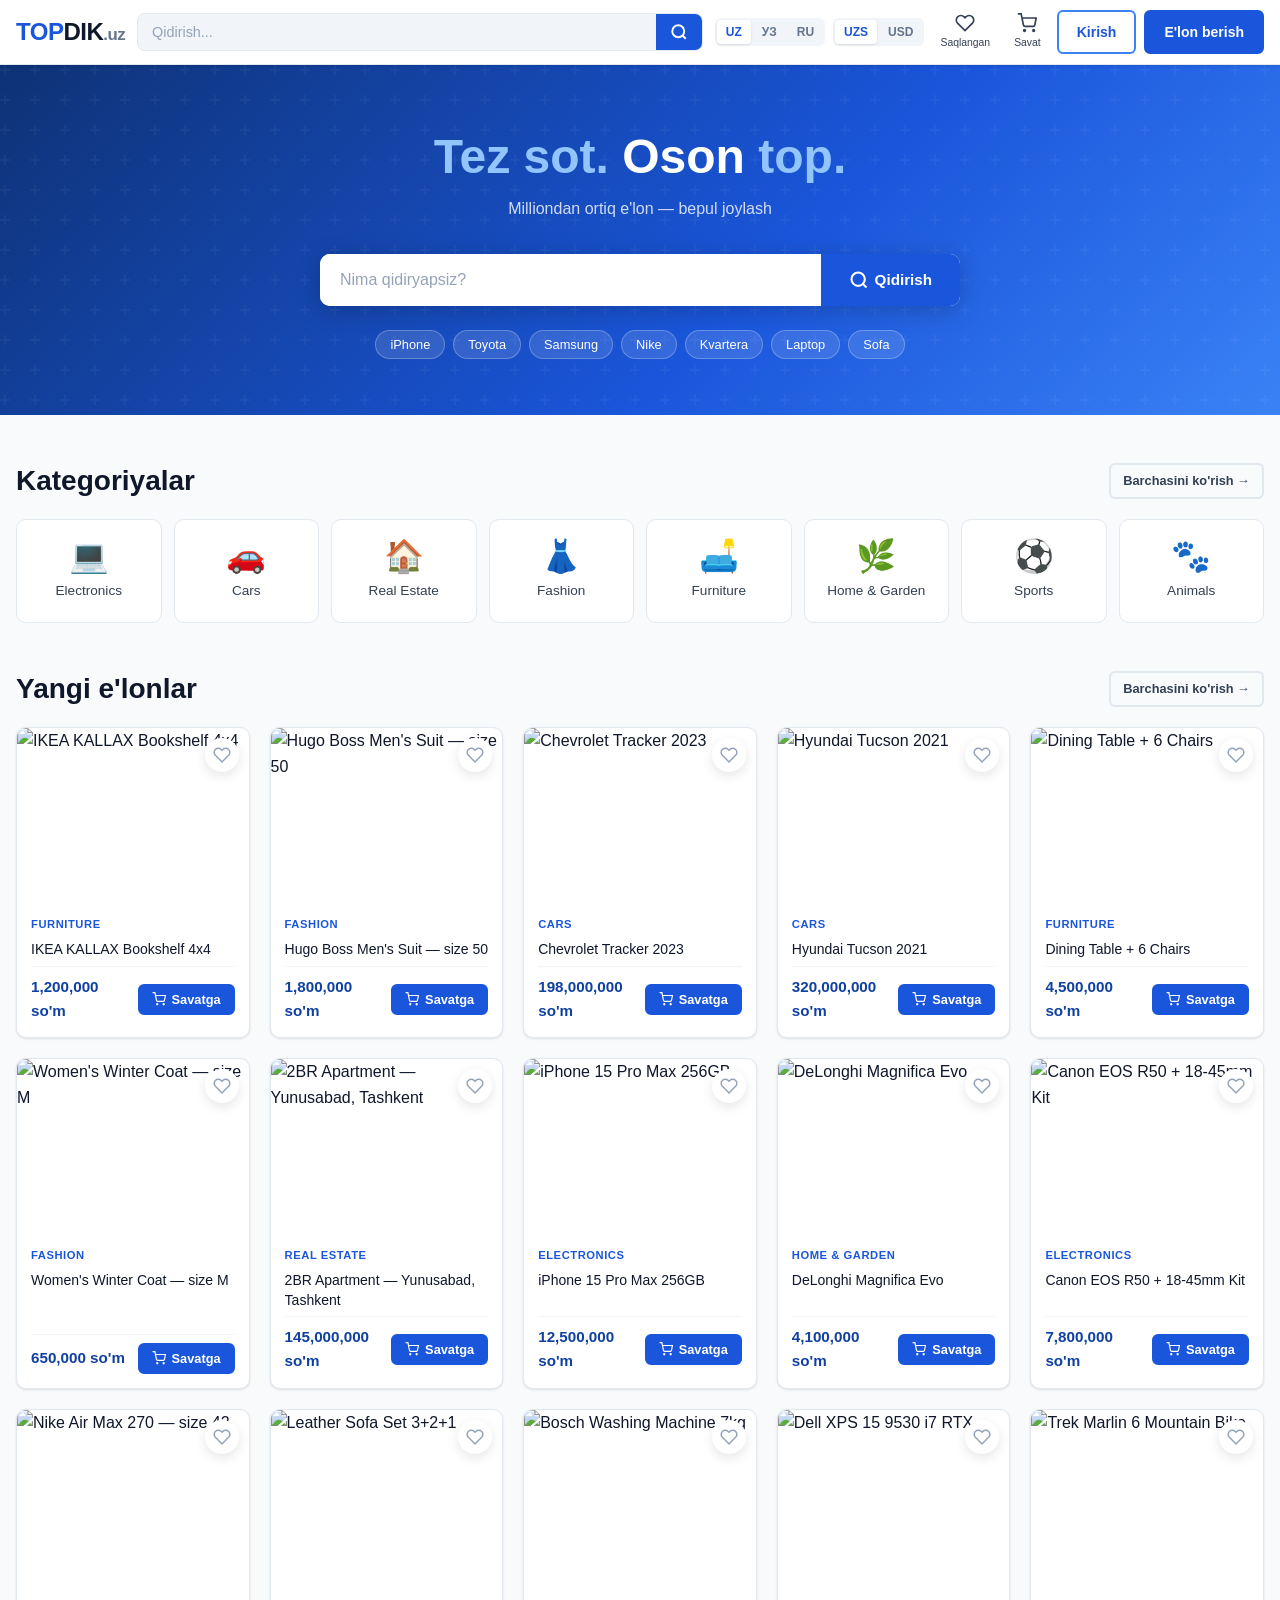
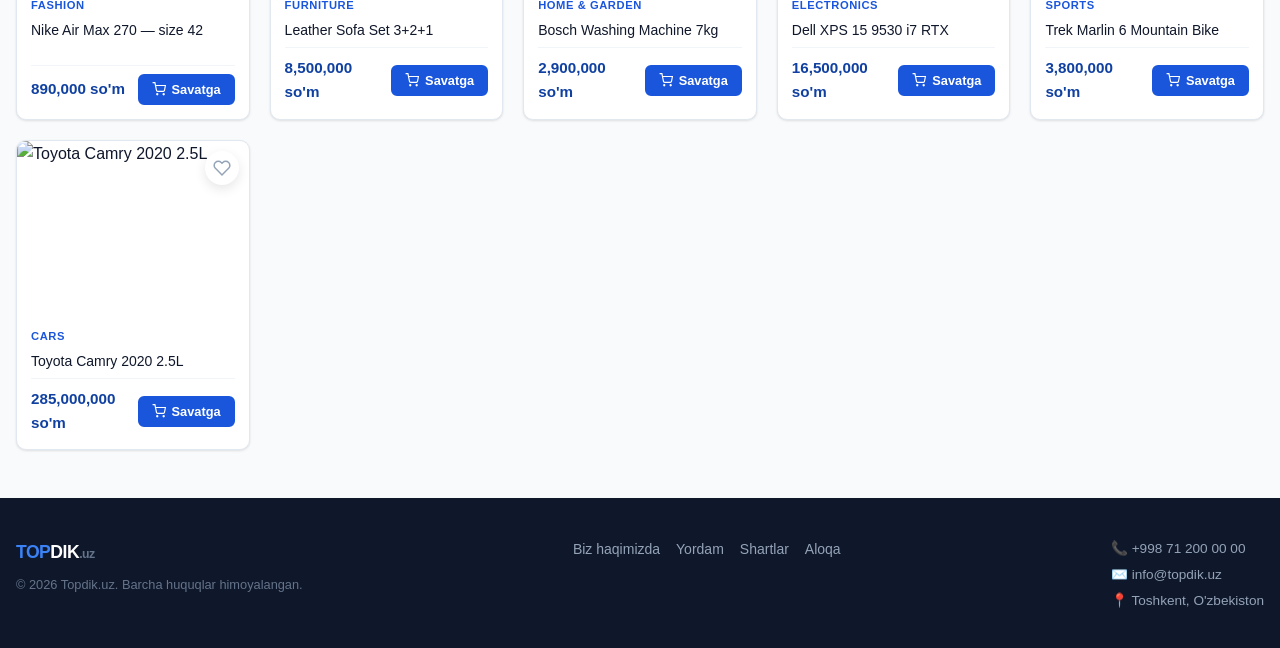
==== commit 3baf9eb4: "Update index.html" ====
--- a/index.html
+++ b/index.html
@@ -16,7 +16,9 @@
     <!-- Hero Search -->
     <section class="hero" aria-label="Main search">
       <div class="hero-inner container">
-        <h1 class="hero__title">O'zbekistonda <span class="hero__accent">toping</span> yoki <span class="hero__accent">soting</span></h1>
+        <h1 class="hero__title">
+  <span class="hero__accent">Tez sot.</span> Oson <span class="hero__accent">top.</span>
+</h1>
         <p class="hero__sub">Milliondan ortiq e'lon — bepul joylash</p>
         <form class="hero-search" role="search" aria-label="Hero search" id="hero-search-form">
           <input type="search" id="hero-search-input" class="hero-search__input" 
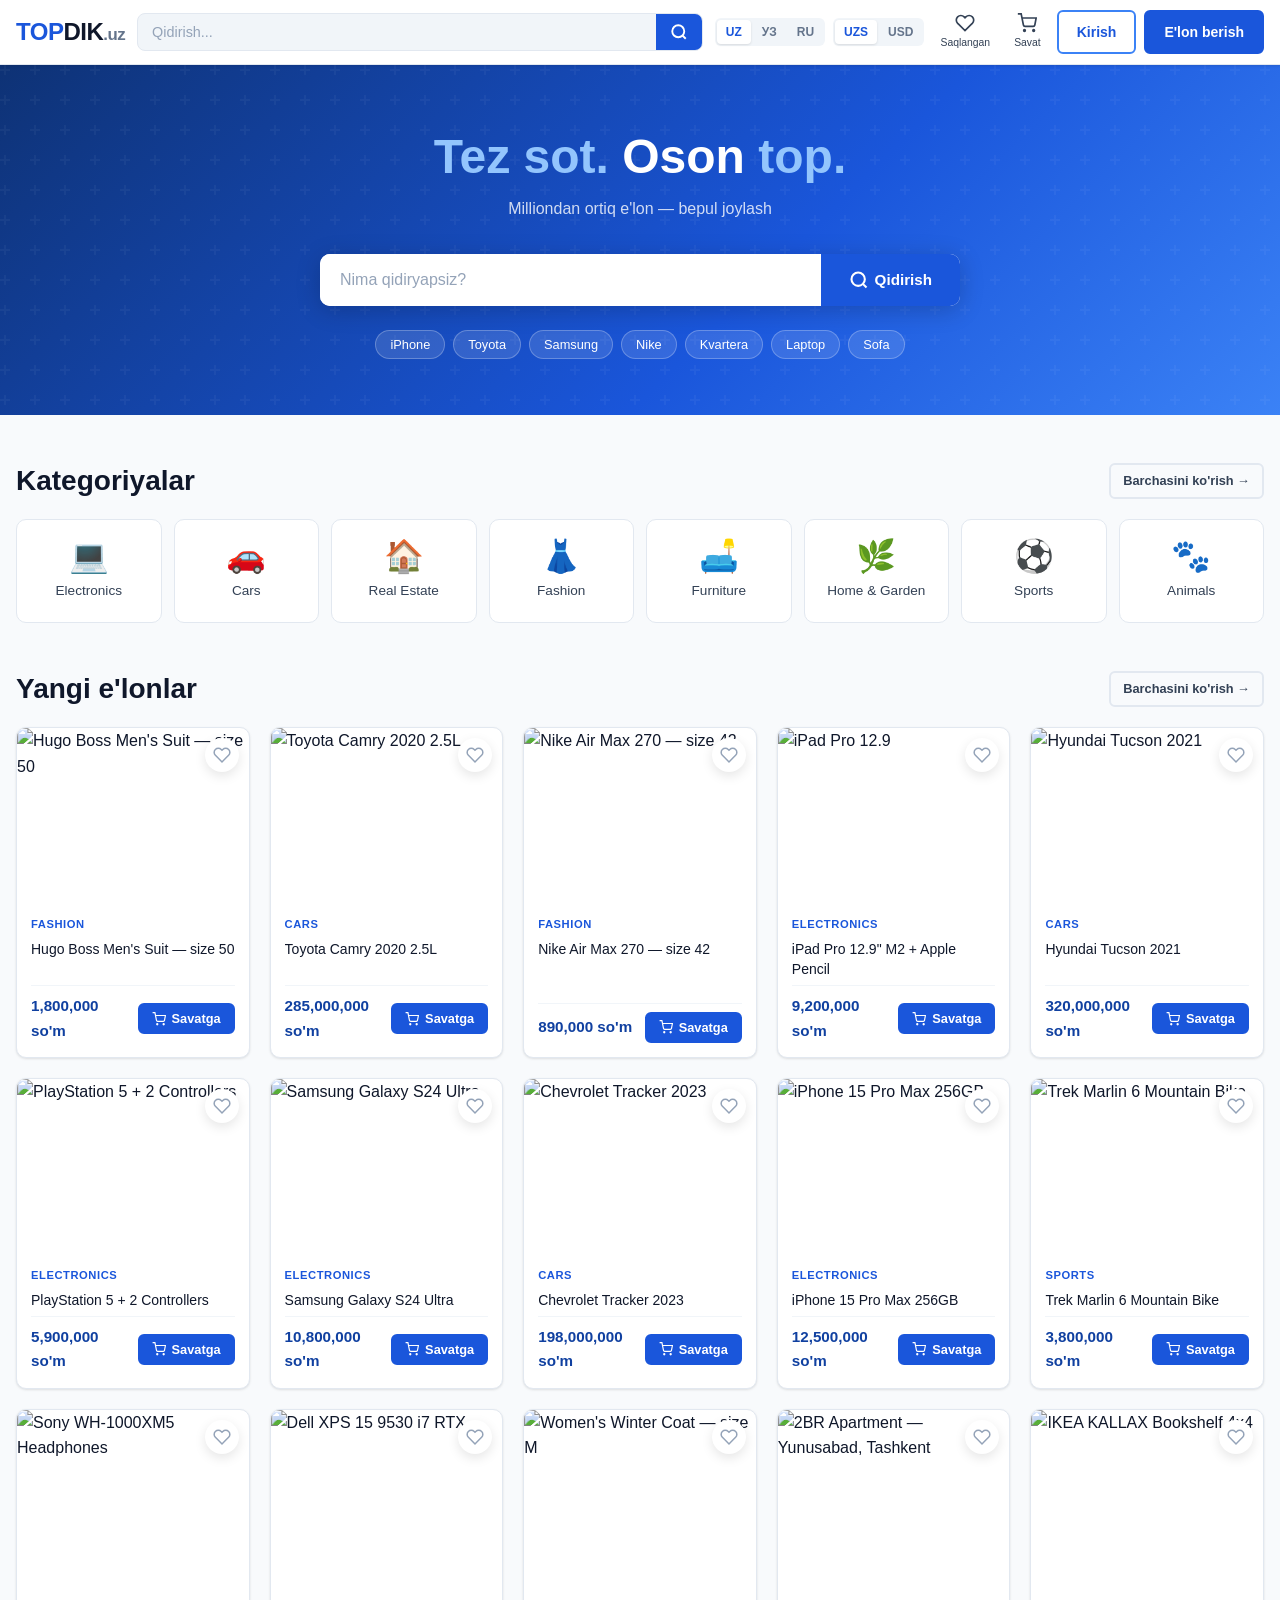
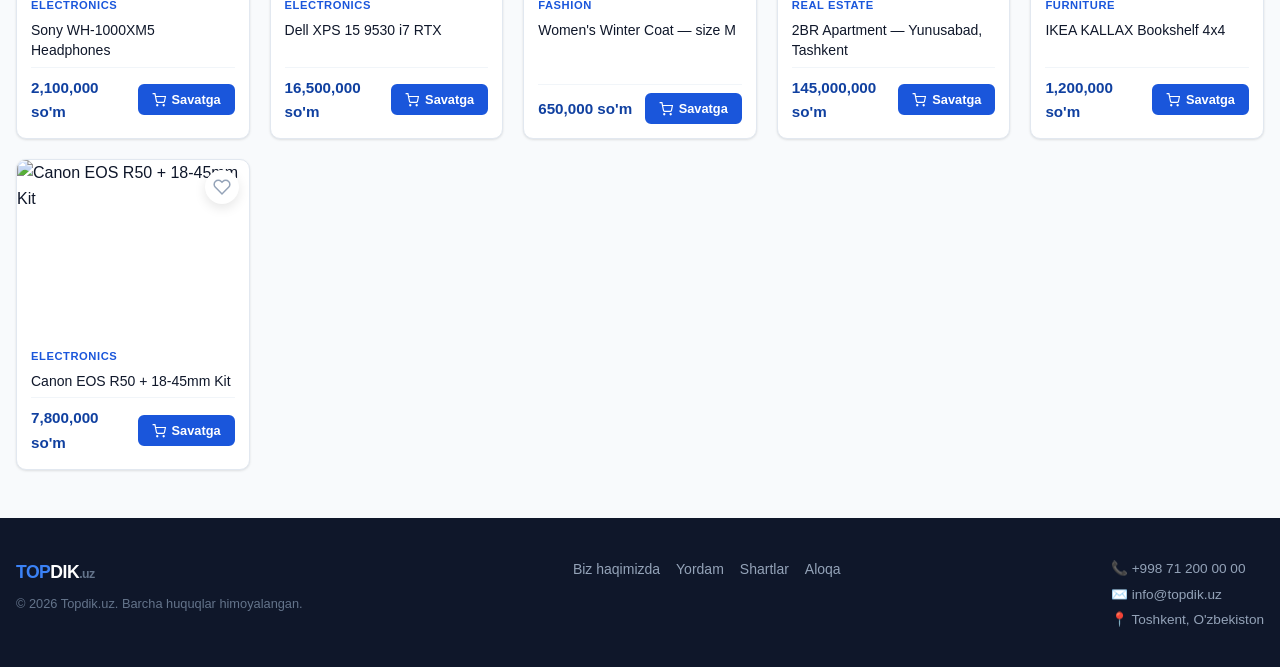
==== commit 5dbb6c51: "Update index.html" ====
--- a/index.html
+++ b/index.html
@@ -8,6 +8,25 @@
   <title>Topdik.uz — E'lonlar sayti</title>
   <link rel="stylesheet" href="shared.css">
   <link rel="stylesheet" href="index.css">
+
+
+  <!-- Google Analytics -->
+<script async src="https://www.googletagmanager.com/gtag/js?id=G-8K8CZBJ1YT"></script>
+<script>
+  window.dataLayer = window.dataLayer || [];
+  function gtag(){dataLayer.push(arguments);}
+  gtag('js', new Date());
+  gtag('config', 'G-8K8CZBJ1YT');
+</script>
+
+<!-- Microsoft Clarity -->
+<script type="text/javascript">
+    (function(c,l,a,r,i,t,y){
+        c[a]=c[a]||function(){(c[a].q=c[a].q||[]).push(arguments)};
+        t=l.createElement(r);t.async=1;t.src="https://www.clarity.ms/tag/"+i;
+        y=l.getElementsByTagName(r)[0];y.parentNode.insertBefore(t,y);
+    })(window, document, "clarity", "script", "vpn1ci28zy");
+</script>
 </head>
 <body data-page="home">
   <div id="header-container"></div>
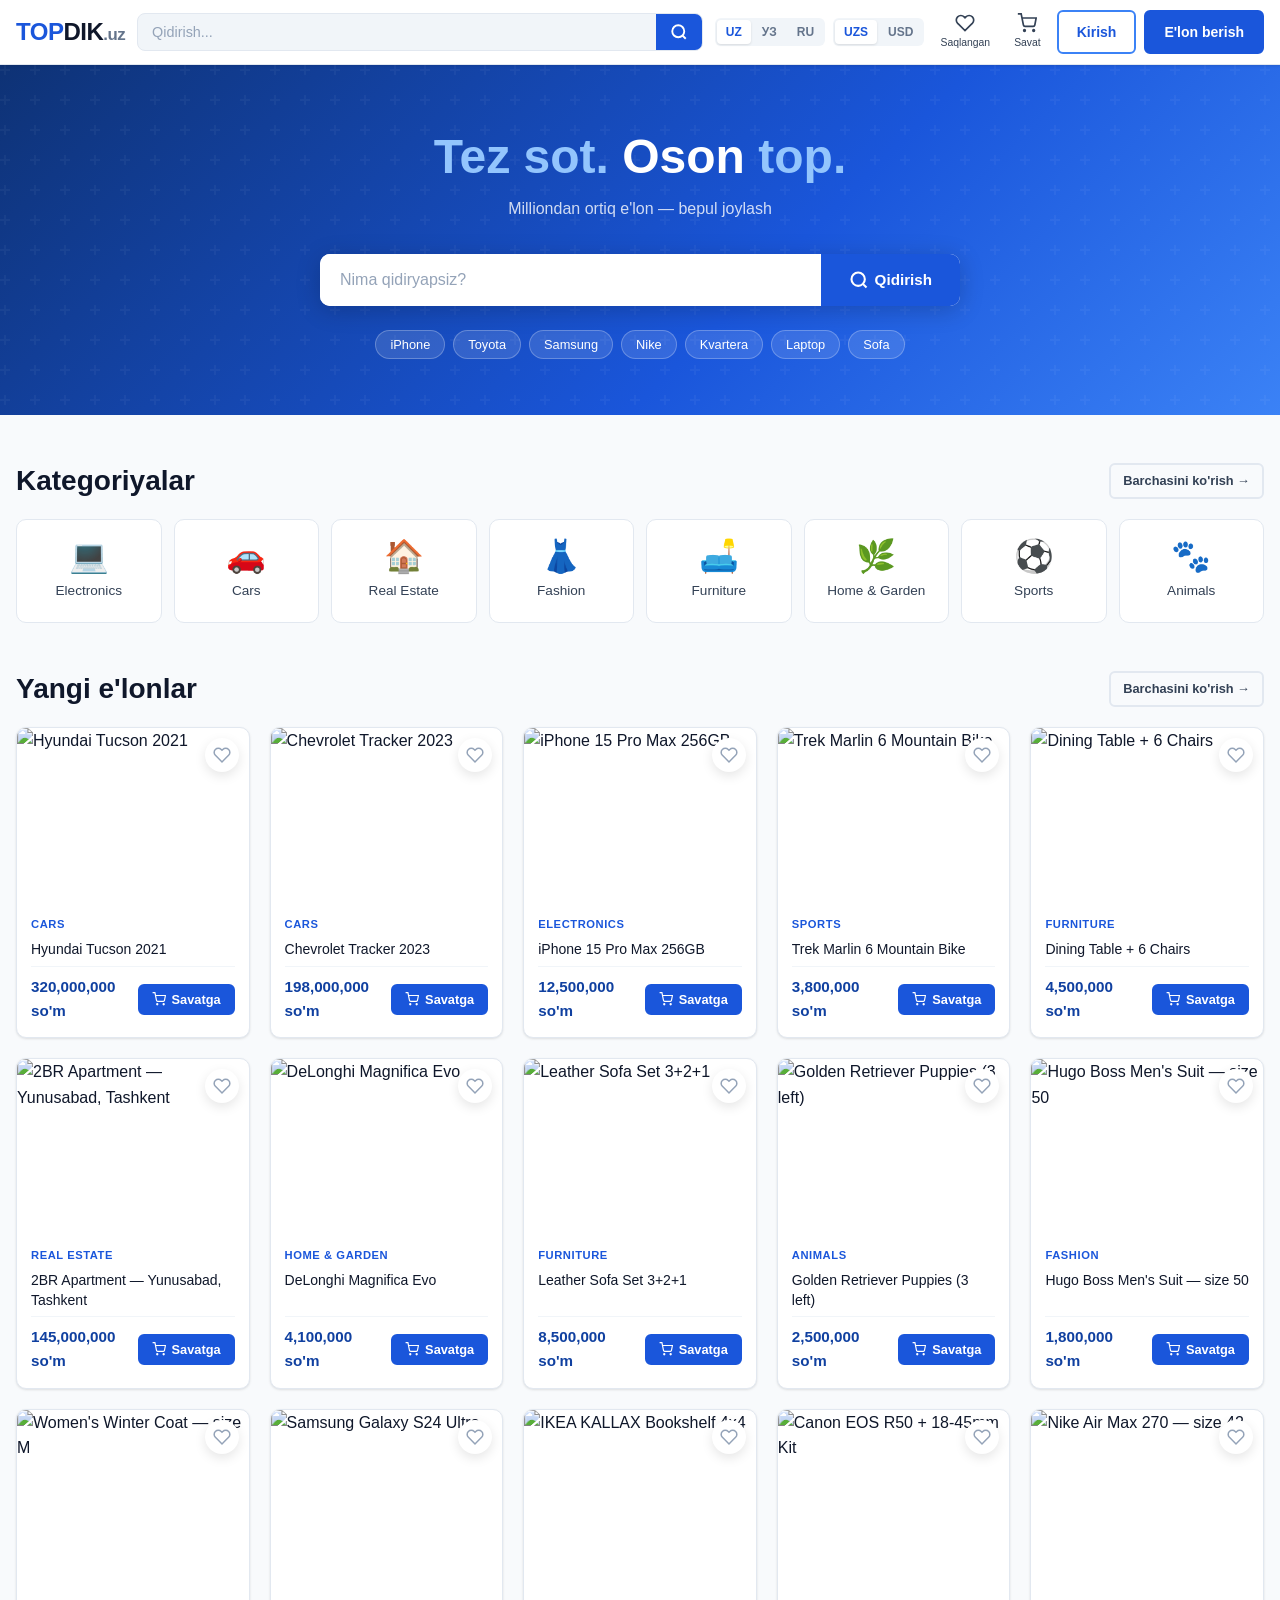
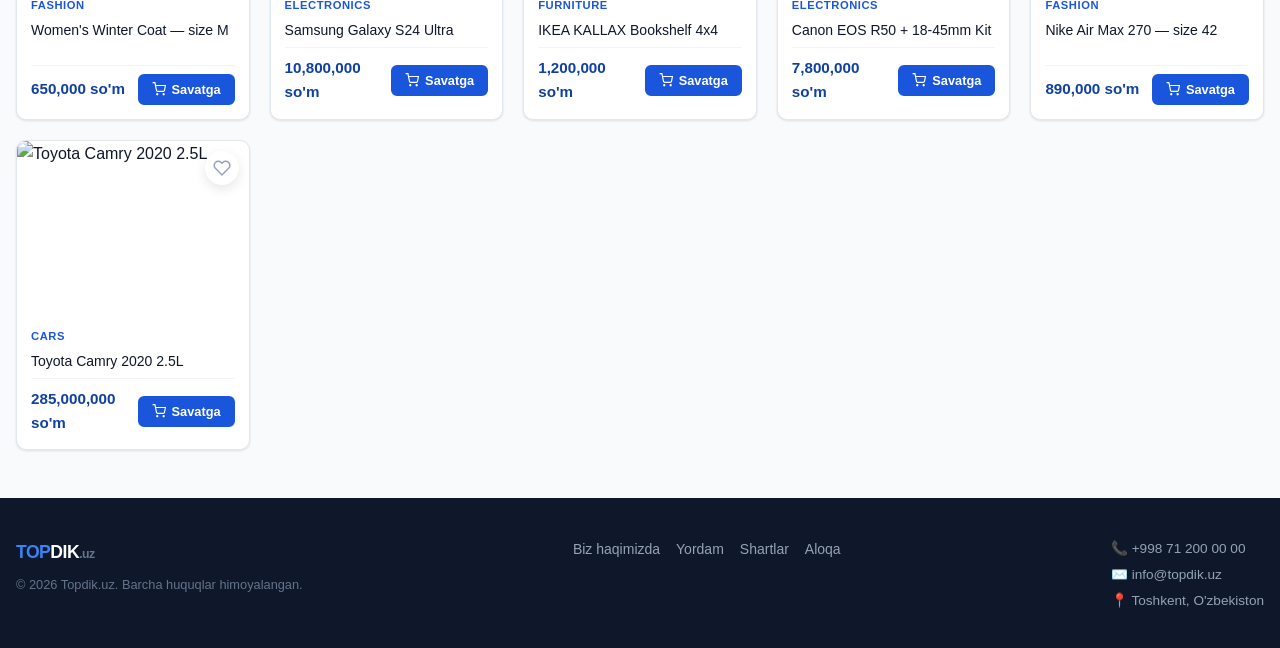
==== commit 1769b157: "Update index.html" ====
--- a/index.html
+++ b/index.html
@@ -6,6 +6,9 @@
   <meta name="viewport" content="width=device-width, initial-scale=1.0">
   <meta name="description" content="Topdik.uz — O'zbekistondagi eng yaxshi e'lonlar sayti">
   <title>Topdik.uz — E'lonlar sayti</title>
+
+  <link rel="icon" type="image/png" href="favicon.png">
+  
   <link rel="stylesheet" href="shared.css">
   <link rel="stylesheet" href="index.css">
 
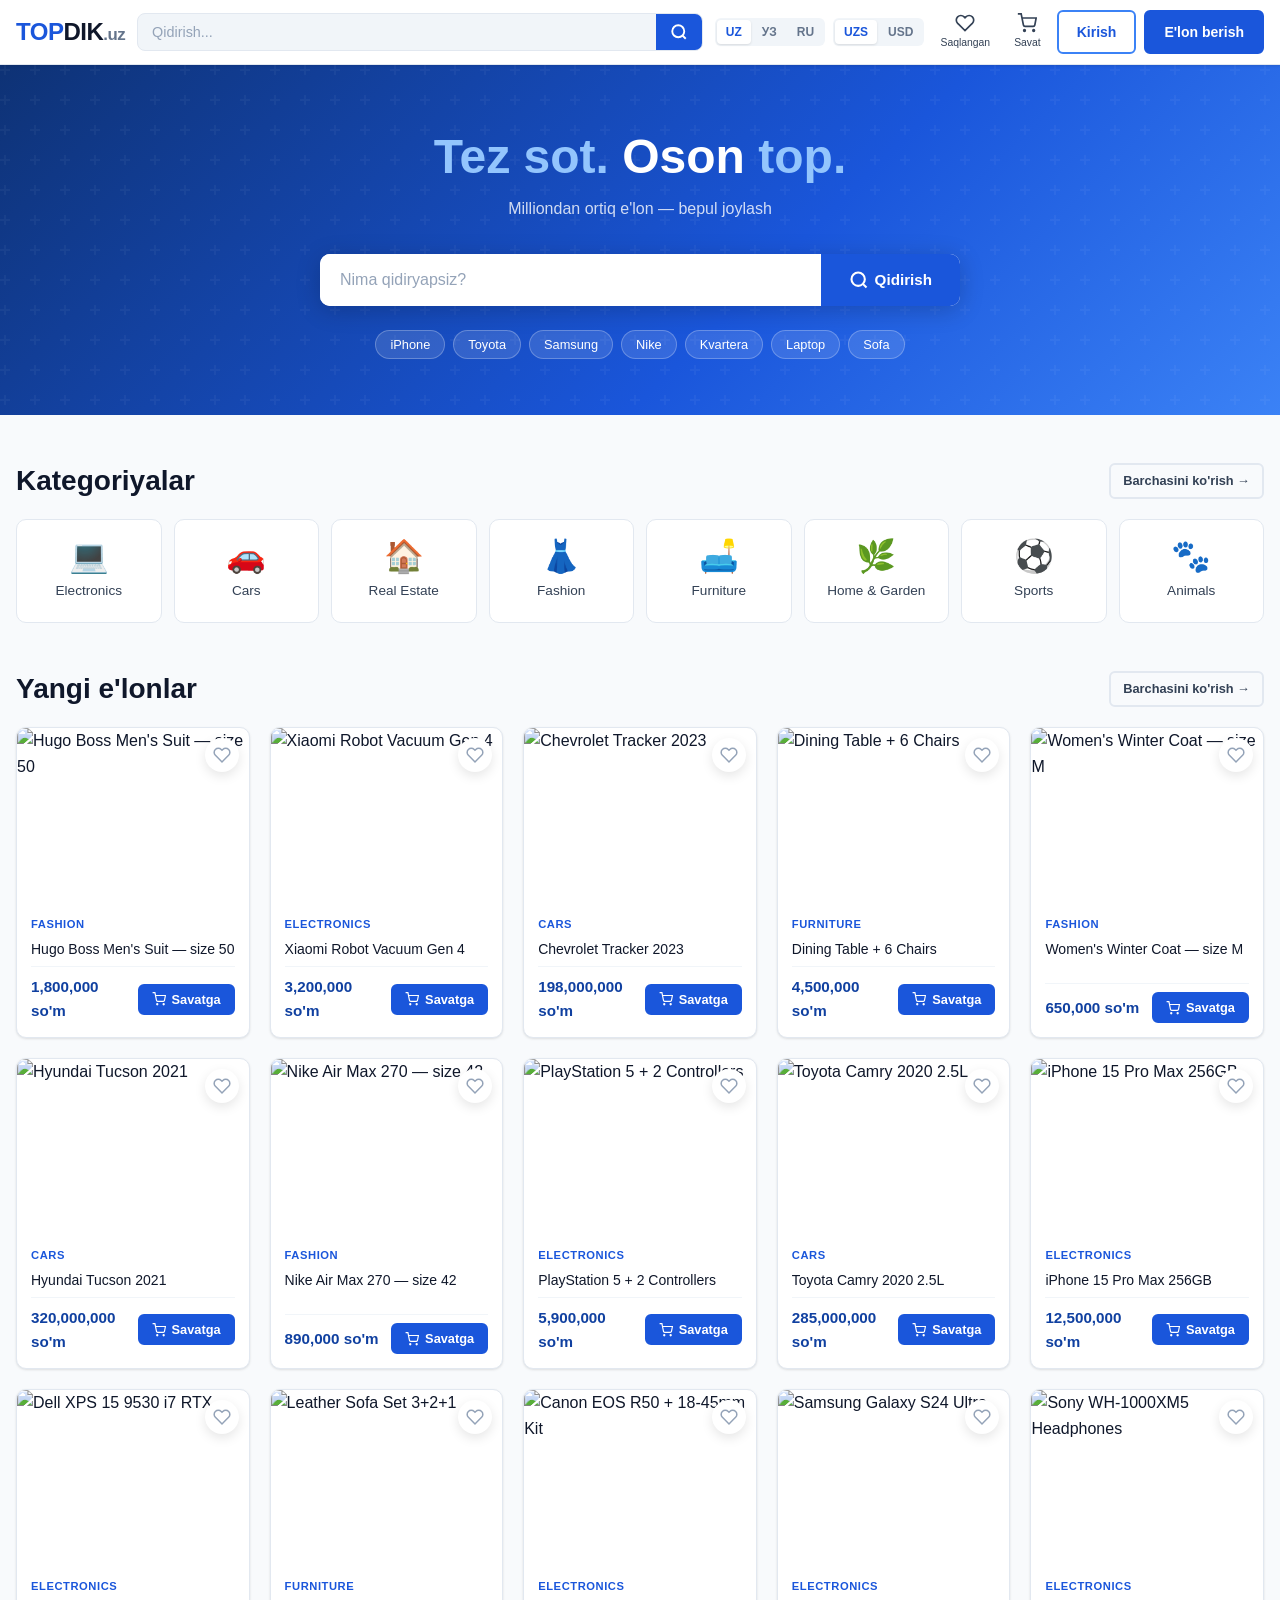
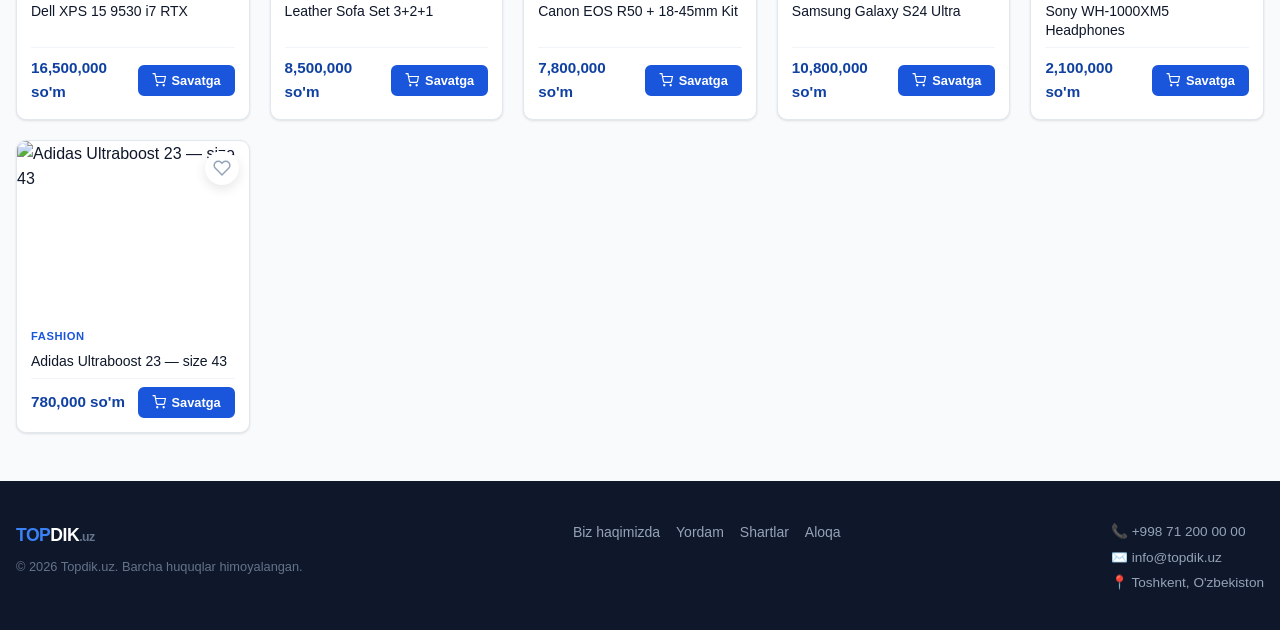
==== commit 3eddd8e6: "Update index.html" ====
--- a/index.html
+++ b/index.html
@@ -7,7 +7,7 @@
   <meta name="description" content="Topdik.uz — O'zbekistondagi eng yaxshi e'lonlar sayti">
   <title>Topdik.uz — E'lonlar sayti</title>
 
-  <link rel="icon" type="image/png" href="favicon.png">
+  <link rel="icon" type="image/png" href="/favicon.png?v=2">
   
   <link rel="stylesheet" href="shared.css">
   <link rel="stylesheet" href="index.css">
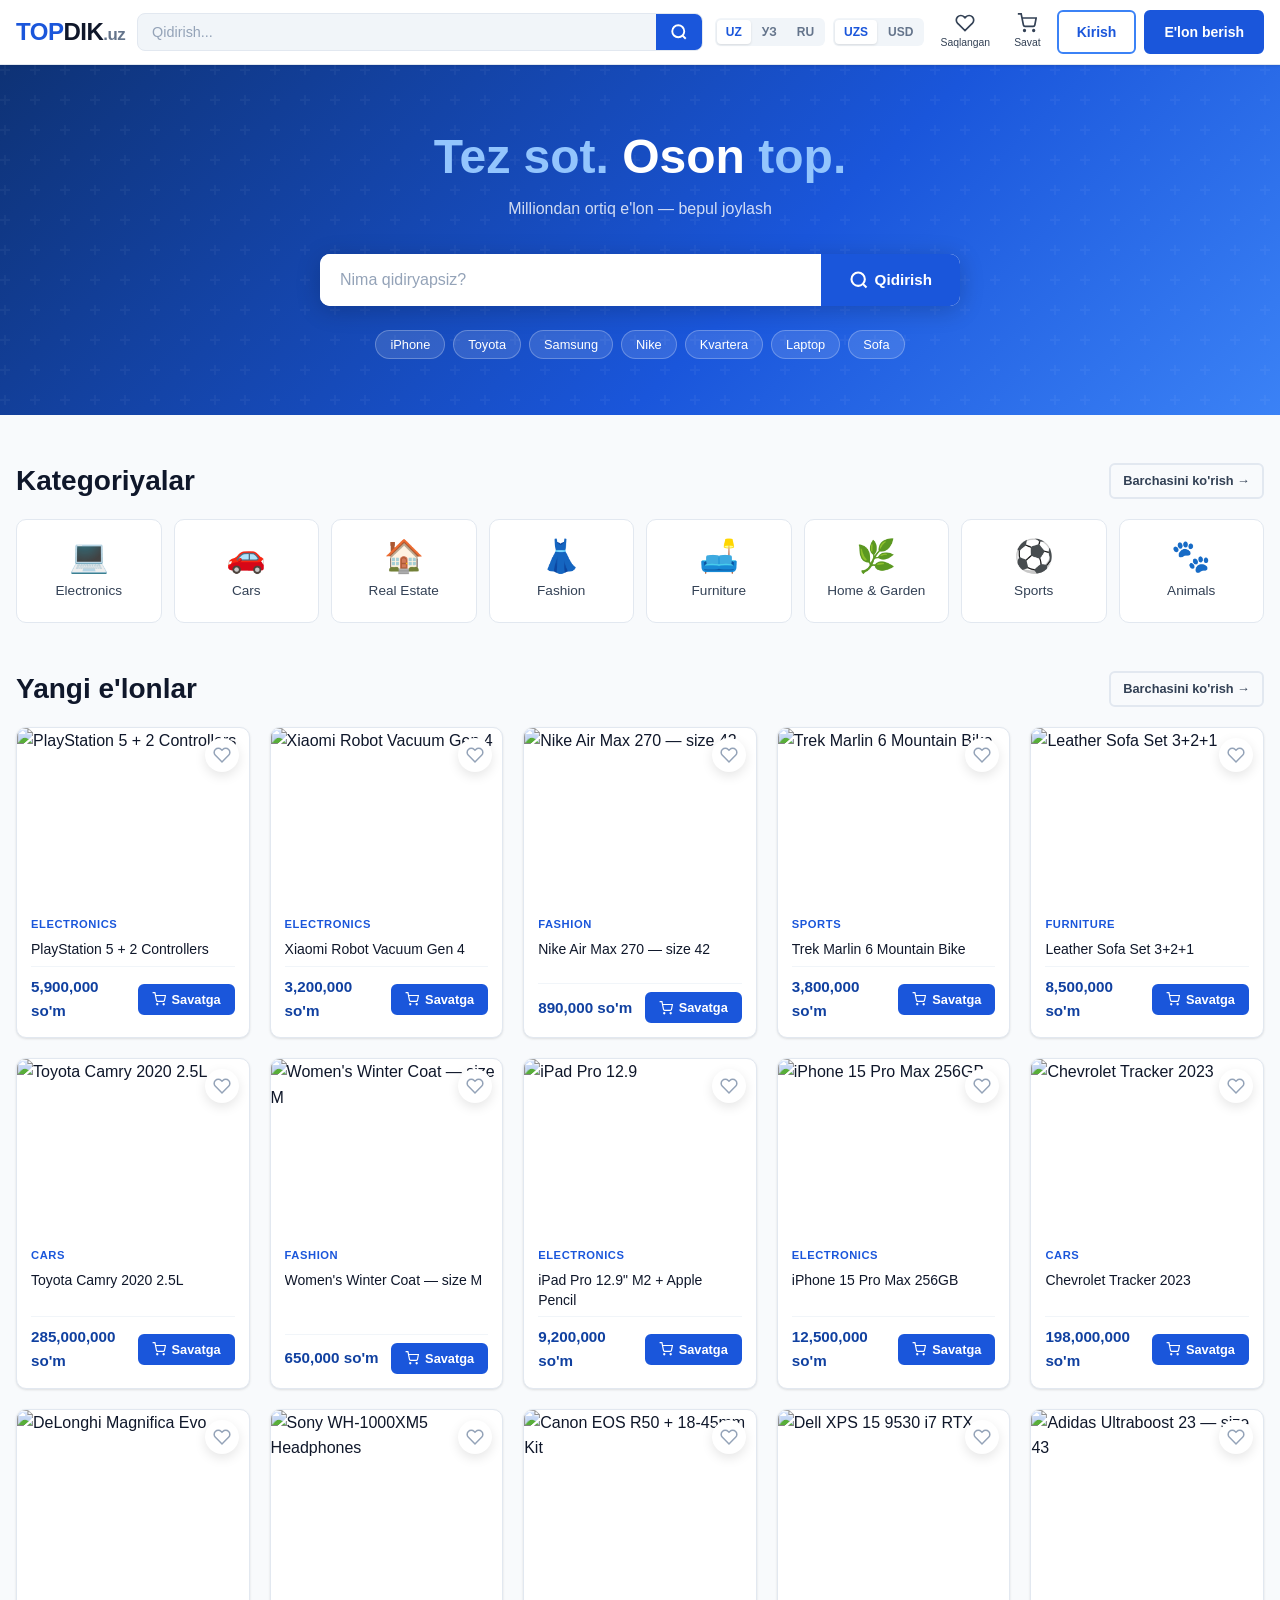
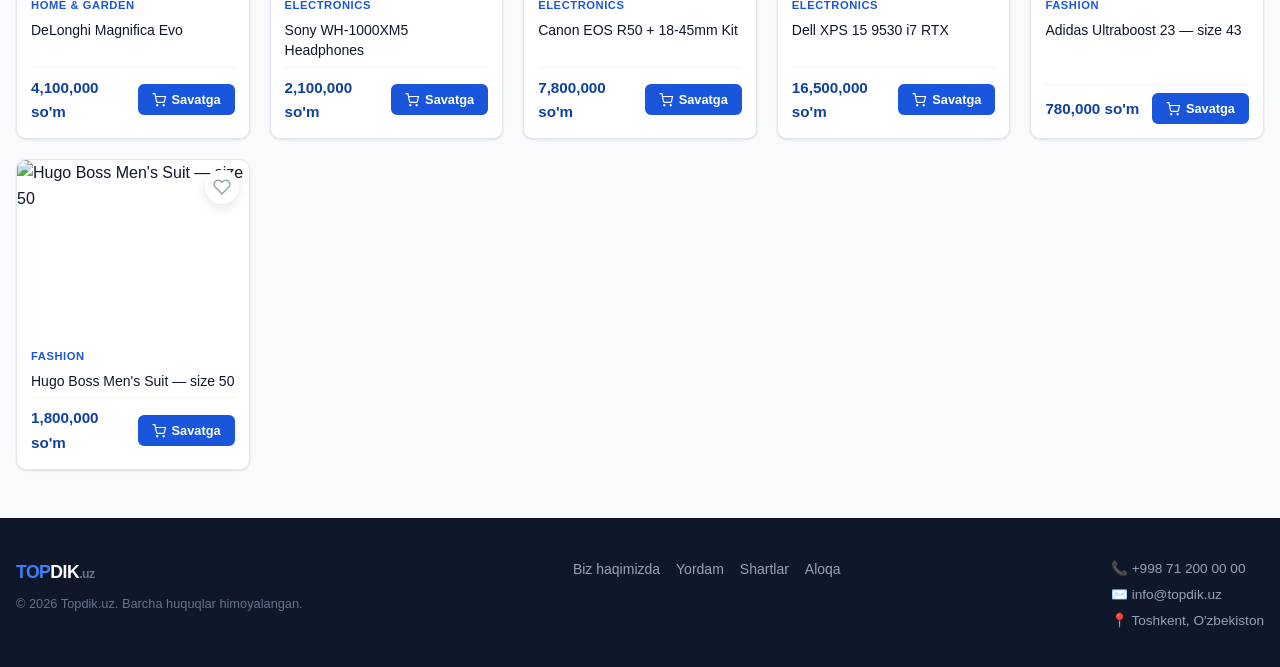
==== commit 8c9d8357: "Update index.html" ====
--- a/index.html
+++ b/index.html
@@ -7,7 +7,7 @@
   <meta name="description" content="Topdik.uz — O'zbekistondagi eng yaxshi e'lonlar sayti">
   <title>Topdik.uz — E'lonlar sayti</title>
 
-  <link rel="icon" type="image/png" href="/favicon.png?v=2">
+  <link rel="icon" type="image/png" href="/favicon.png?v=3">
   
   <link rel="stylesheet" href="shared.css">
   <link rel="stylesheet" href="index.css">
